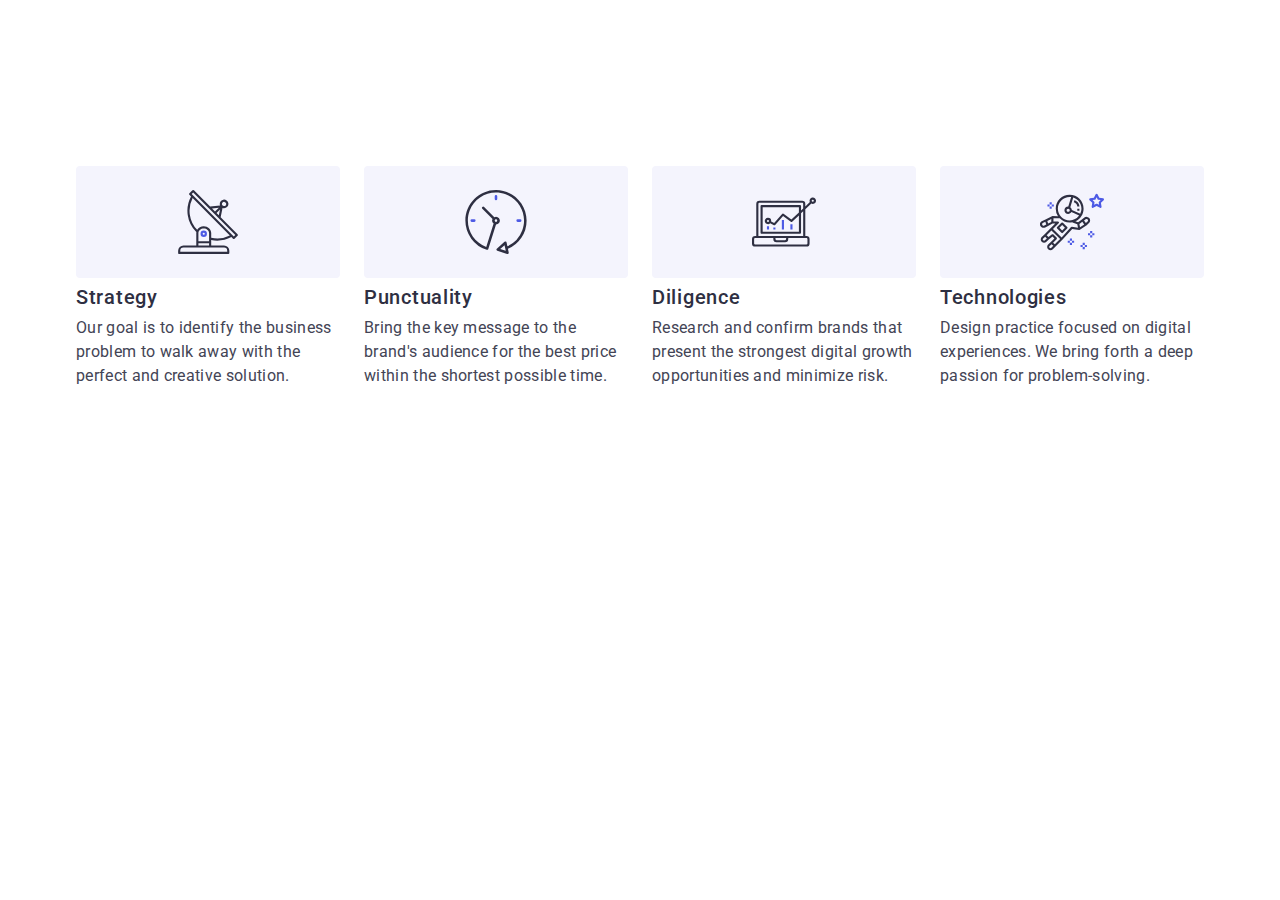
==== index.html @ e96f7b5d "start" ====
<!DOCTYPE html>
<html lang="en">
  <head>
    <meta charset="UTF-8" />
    <meta http-equiv="X-UA-Compatible" content="IE=edge" />
    <meta name="viewport" content="width=device-width, initial-scale=1.0" />
    <link rel="preconnect" href="https://fonts.googleapis.com" />
    <link rel="preconnect" href="https://fonts.gstatic.com" crossorigin />
    <link
      href="https://fonts.googleapis.com/css2?family=Raleway:wght@800&family=Roboto:wght@400;500;700;900&display=swap"
      rel="stylesheet"
    />
    <link
      rel="stylesheet"
      href="https://cdnjs.cloudflare.com/ajax/libs/modern-normalize/2.0.0/modern-normalize.min.css"
      integrity="sha512-4xo8blKMVCiXpTaLzQSLSw3KFOVPWhm/TRtuPVc4WG6kUgjH6J03IBuG7JZPkcWMxJ5huwaBpOpnwYElP/m6wg=="
      crossorigin="anonymous"
      referrerpolicy="no-referrer"
    />
    <link rel="stylesheet" href="./css/styles.css" />
    <title>Document</title>
  </head>
  <body>
    <!--<header class="webstudio-header">
      <div class="header-cntainer container">
        <nav class="header-navigation">
          <a class="header-logo link" href="./index.html"
            >Web<span class="header-web">Studio</span></a
          >
          <ul class="list">
            <li class="list-item">
              <a
                class="list-item-link link studio studio-link"
                href="./index.html"
                >Studio</a
              >
            </li>
            <li class="list-item">
              <a class="list-item-link link" href="./portfolio.html"
                >Portfolio</a
              >
            </li>
            <li class="list-item">
              <a class="list-item-link link" href="">Contacts</a>
            </li>
          </ul>
        </nav>
        <address class="contacts">
          <ul class="adress-list list">
            <li class="header-link">
              <a class="contacts-link link" href="mailto:info@devstudio.com"
                >info@devstudio.com</a
              >
            </li>
            <li class="header-link">
              <a class="contacts-link link" href="tel:+110001111111"
                >+11 (000) 111-11-11</a
              >
            </li>
          </ul>
        </address>
      </div>
    </header>-->
    <main>
      <!--<section class="hero">
        <div class="hero-contanier container">
          <h1 class="hero-tittle">Effective Solutions for Your Business</h1>
          <button class="hero-btn" type="button" data-modal-open>
            Order Service
          </button>
        </div>
      </section>-->

      <section class="benefits section">
        <div class="container">
          <h2 class="visually-hidden">Benefits</h2>
          <ul class="list">
            <li class="benefits-item">
              <div class="benefits-block-item">
                <svg class="benefits-icon" width="64" height="64">
                  <use href="./images/icons.svg#icon-antenna"></use>
                </svg>
              </div>
              <h3 class="benefits-tittle">Strategy</h3>
              <p class="benefits-text">
                Our goal is to identify the business problem to walk away with
                the perfect and creative solution.
              </p>
            </li>
            <li class="benefits-item">
              <div class="benefits-block-item">
                <svg class="benefits-icon" width="64" height="64">
                  <use href="./images/icons.svg#icon-clock"></use>
                </svg>
              </div>
              <h3 class="benefits-tittle">Punctuality</h3>
              <p class="benefits-text">
                Bring the key message to the brand's audience for the best price
                within the shortest possible time.
              </p>
            </li>
            <li class="benefits-item">
              <div class="benefits-block-item">
                <svg class="benefits-icon" width="64" height="64">
                  <use href="./images/icons.svg#icon-diagram"></use>
                </svg>
              </div>
              <h3 class="benefits-tittle">Diligence</h3>
              <p class="benefits-text">
                Research and confirm brands that present the strongest digital
                growth opportunities and minimize risk.
              </p>
            </li>
            <li class="benefits-item">
              <div class="benefits-block-item">
                <svg class="benefits-icon" width="64" height="64">
                  <use href="./images/icons.svg#icon-astronaut"></use>
                </svg>
              </div>
              <h3 class="benefits-tittle">Technologies</h3>
              <p class="benefits-text">
                Design practice focused on digital experiences. We bring forth a
                deep passion for problem-solving.
              </p>
            </li>
          </ul>
        </div>
      </section>

      <section class="what section">
        <div class="container">
          <h2 class="what-tittle">What are we doing</h2>
          <ul class="list">
            <li class="what-item">
              <img src="./images/img_1.jpg" alt="computer" width="360" />
            </li>
            <li class="what-item">
              <img src="./images/img_2.jpg" alt="phone" width="360" />
            </li>
            <li class="what-item">
              <img
                src="./images/img_3.jpg"
                alt="computer with phone"
                width="360"
              />
            </li>
          </ul>
        </div>
      </section>

      <!--<section class="team section">
        <div class="container">
          <h2 class="team-tittle">Our Team</h2>
          <ul class="list">
            <li class="team-list">
              <img
                src="./images/Team_Card_1.jpg"
                alt="Mark Guerrero photo"
                width="264"
              />
              <div class="team-list-text">
                <h3 class="team-subtittle">Mark Guerrero</h3>
                <p class="team-text">Product Designer</p>
                <ul class="list social-list">
                  <li class="team-social">
                    <a href="#" class="team-social-link">
                      <svg class="team-social-icon" width="16" height="16">
                        <use href="./images/icons.svg#icon-instagram"></use>
                      </svg>
                    </a>
                  </li>
                  <li class="team-social">
                    <a href="#" class="team-social-link">
                      <svg class="team-social-icon" width="16" height="16">
                        <use href="./images/icons.svg#icon-twitter"></use>
                      </svg>
                    </a>
                  </li>
                  <li class="team-social">
                    <a href="#" class="team-social-link">
                      <svg class="team-social-icon" width="16" height="16">
                        <use href="./images/icons.svg#icon-facebook"></use>
                      </svg>
                    </a>
                  </li>
                  <li class="team-social">
                    <a href="#" class="team-social-link">
                      <svg class="team-social-icon" width="16" height="16">
                        <use href="./images/icons.svg#icon-linkedin"></use>
                      </svg>
                    </a>
                  </li>
                </ul>
              </div>
            </li>
            <li class="team-list">
              <img
                src="./images/Team_Card_2.jpg"
                alt="Tom Ford photo"
                width="264"
              />
              <div class="team-list-text">
                <h3 class="team-subtittle">Tom Ford</h3>
                <p class="team-text">Frontend Developer</p>
                <ul class="list social-list">
                  <li class="team-social">
                    <a href="#" class="team-social-link">
                      <svg class="team-social-icon" width="16" height="16">
                        <use href="./images/icons.svg#icon-instagram"></use>
                      </svg>
                    </a>
                  </li>
                  <li class="team-social">
                    <a href="#" class="team-social-link">
                      <svg class="team-social-icon" width="16" height="16">
                        <use href="./images/icons.svg#icon-twitter"></use>
                      </svg>
                    </a>
                  </li>
                  <li class="team-social">
                    <a href="#" class="team-social-link">
                      <svg class="team-social-icon" width="16" height="16">
                        <use href="./images/icons.svg#icon-facebook"></use>
                      </svg>
                    </a>
                  </li>
                  <li class="team-social">
                    <a href="#" class="team-social-link">
                      <svg class="team-social-icon" width="16" height="16">
                        <use href="./images/icons.svg#icon-linkedin"></use>
                      </svg>
                    </a>
                  </li>
                </ul>
              </div>
            </li>
            <li class="team-list">
              <img
                src="./images/Team_Card_3.jpg"
                alt="Camila Garcia photo"
                width="264"
              />
              <div class="team-list-text">
                <h3 class="team-subtittle">Camila Garcia</h3>
                <p class="team-text">Marketing</p>
                <ul class="list social-list">
                  <li class="team-social">
                    <a href="#" class="team-social-link">
                      <svg class="team-social-icon" width="16" height="16">
                        <use href="./images/icons.svg#icon-instagram"></use>
                      </svg>
                    </a>
                  </li>
                  <li class="team-social">
                    <a href="#" class="team-social-link">
                      <svg class="team-social-icon" width="16" height="16">
                        <use href="./images/icons.svg#icon-twitter"></use>
                      </svg>
                    </a>
                  </li>
                  <li class="team-social">
                    <a href="#" class="team-social-link">
                      <svg class="team-social-icon" width="16" height="16">
                        <use href="./images/icons.svg#icon-facebook"></use>
                      </svg>
                    </a>
                  </li>
                  <li class="team-social">
                    <a href="#" class="team-social-link">
                      <svg class="team-social-icon" width="16" height="16">
                        <use href="./images/icons.svg#icon-linkedin"></use>
                      </svg>
                    </a>
                  </li>
                </ul>
              </div>
            </li>
            <li class="team-list">
              <img
                src="./images/Team_Card_4.jpg"
                alt="Daniel Wilson photo"
                width="264"
              />
              <div class="team-list-text">
                <h3 class="team-subtittle">Daniel Wilson</h3>
                <p class="team-text">UI Designer</p>
                <ul class="list social-list">
                  <li class="team-social">
                    <a href="#" class="team-social-link">
                      <svg class="team-social-icon" width="16" height="16">
                        <use href="./images/icons.svg#icon-instagram"></use>
                      </svg>
                    </a>
                  </li>
                  <li class="team-social">
                    <a href="#" class="team-social-link">
                      <svg class="team-social-icon" width="16" height="16">
                        <use href="./images/icons.svg#icon-twitter"></use>
                      </svg>
                    </a>
                  </li>
                  <li class="team-social">
                    <a href="#" class="team-social-link">
                      <svg class="team-social-icon" width="16" height="16">
                        <use href="./images/icons.svg#icon-facebook"></use>
                      </svg>
                    </a>
                  </li>
                  <li class="team-social">
                    <a href="#" class="team-social-link">
                      <svg class="team-social-icon" width="16" height="16">
                        <use href="./images/icons.svg#icon-linkedin"></use>
                      </svg>
                    </a>
                  </li>
                </ul>
              </div>
            </li>
          </ul>
        </div>
      </section>-->

      <!--<section class="clients section">
        <div class="container">
          <h2 class="clients-tittle">Customers</h2>
          <ul class="list clients-list">
            <li class="clients-list-items">
              <a href="#" class="client-link">
                <svg class="clients-social-icon" width="104" height="56">
                  <use href="./images/icons.svg#icon-logo1"></use>
                </svg>
              </a>
            </li>
            <li class="clients-list-items">
              <a href="#" class="client-link">
                <svg class="clients-social-icon" width="104" height="56">
                  <use href="./images/icons.svg#icon-logo2"></use>
                </svg>
              </a>
            </li>
            <li class="clients-list-items">
              <a href="#" class="client-link">
                <svg class="clients-social-icon" width="104" height="56">
                  <use href="./images/icons.svg#icon-logo3"></use>
                </svg>
              </a>
            </li>
            <li class="clients-list-items">
              <a href="#" class="client-link">
                <svg class="clients-social-icon" width="104" height="56">
                  <use href="./images/icons.svg#icon-logo4"></use>
                </svg>
              </a>
            </li>
            <li class="clients-list-items">
              <a href="#" class="client-link">
                <svg class="clients-social-icon" width="104" height="56">
                  <use href="./images/icons.svg#icon-logo5"></use>
                </svg>
              </a>
            </li>
            <li class="clients-list-items">
              <a href="#" class="client-link">
                <svg class="clients-social-icon" width="104" height="56">
                  <use href="./images/icons.svg#icon-logo6"></use>
                </svg>
              </a>
            </li>
          </ul>
        </div>
      </section>-->
    </main>

    <!--<footer class="footer">
      <div class="container footer-container">
        <div class="footer-logo">
          <a class="header-logo link logo-link-footer" href="./index.html"
            >Web<span class="header-web">Studio</span></a
          >
          <p class="footer-text">
            Increase the flow of customers and sales for your business with
            digital marketing & growth solutions.
          </p>
        </div>

        <div class="footer-social-block">
          <p class="footer-text-social">Social media</p>
          <ul class="list social-list footer-social">
            <li class="team-social">
              <a href="#" class="footer-social-link">
                <svg class="team-social-icon" width="24" height="24">
                  <use href="./images/icons.svg#icon-instagram"></use>
                </svg>
              </a>
            </li>
            <li class="team-social">
              <a href="#" class="footer-social-link">
                <svg class="team-social-icon" width="24" height="24">
                  <use href="./images/icons.svg#icon-twitter"></use>
                </svg>
              </a>
            </li>
            <li class="team-social">
              <a href="#" class="footer-social-link">
                <svg class="team-social-icon" width="24" height="24">
                  <use href="./images/icons.svg#icon-facebook"></use>
                </svg>
              </a>
            </li>
            <li class="team-social">
              <a href="#" class="footer-social-link">
                <svg class="team-social-icon" width="24" height="24">
                  <use href="./images/icons.svg#icon-linkedin"></use>
                </svg>
              </a>
            </li>
          </ul>
        </div>
        <div class="footer-form-container">
          <p class="footer-form-text">Subscribe</p>
          <form class="footer-form">
            <label class="footer-form-lable">
              <input
                type="email"
                placeholder="E-mail"
                class="footer-form-input"
                name="email"
              />
            </label>
            <button type="submit" class="footer-form-btn">
              Subscribe
              <svg class="footer-form-icon" width="24" height="24">
                <use href="./images/icons.svg#icon-footer-form"></use>
              </svg>
            </button>
          </form>
        </div>
      </div>
    </footer>-->
    <div class="backdrop is-hidden" data-modal>
      <div class="modal">
        <button type="button" class="modal-btn" data-modal-close>
          <svg class="modal-icon" width="8" height="8">
            <use href="./images/icons.svg#icon-close"></use>
          </svg>
        </button>
        <p class="backdrop-text">
          Leave your contacts and we will call you back
        </p>

        <form name="feedback_form">
          <div class="bacdrop-formm">
            <label class="bacdrop-formm-name" for="user-name">Name </label>
            <div class="name-block">
              <input
                class="form-input-name"
                type="text"
                name="user-name"
                id="user-name"
              />
              <svg class="form-name-icon" width="18" height="24">
                <use href="./images/icons.svg#icon-person"></use>
              </svg>
            </div>
          </div>
          <div class="bacdrop-formm">
            <label class="bacdrop-formm-name" for="user-name">Phone </label>
            <div class="name-block">
              <input
                class="form-input-name"
                type="text"
                name="user-phone"
                id="user-phone"
              />
              <svg class="form-name-icon" width="18" height="24">
                <use href="./images/icons.svg#icon-phone"></use>
              </svg>
            </div>
          </div>
          <div class="bacdrop-formm">
            <label class="bacdrop-formm-name" for="user-name">Email </label>
            <div class="name-block">
              <input
                class="form-input-name"
                type="text"
                name="user-email"
                id="user-email"
              />
              <svg class="form-name-icon" width="18" height="24">
                <use href="./images/icons.svg#icon-email"></use>
              </svg>
            </div>
          </div>
          <div class="backdrop-textarea-block">
            <label for="user-comment" class="bacdrop-formm-name">Comment</label>
            <textarea
              name="user-comment"
              rows="5"
              placeholder="Text input"
              id="user-comment"
              class="backdrop-textarea"
            ></textarea>
          </div>
          <div class="backdrop-check">
            <input
              type="checkbox"
              value="true"
              id="user-privacy"
              name="user-privacy"
              class="backdrop-checkbox visually-hidden"
            />
            <label for="user-privacy" class="backdrop-checkbox-label">
              <span class="backdrop-checkbox-icon">
                <svg class="form-check-icon" width="10" height="8">
                  <use href="./images/icons.svg#icon-v"></use>
                </svg>
              </span>
              I accept the terms and conditions of the
              <a href="#" class="backdrop-checkbox-link"
                >Privacy Policy</a
              ></label
            >
          </div>
          <button type="submit" class="feedback_form-btn">Send</button>
        </form>
      </div>
    </div>

    <script src="./js/modal.js"></script>
  </body>
</html>
---- css/styles.css ----
:root{
   --main-background: #FFFFFF;
   --color-logo: #4d5ae5;
   --color-sublogo:  #2e2f42;
   --color-adress: #434455;
   --list-color: #2e2f42;
   --sub-background: #2e2f42;
   --subtittle-color: #2e2f42;
   --footer-text: #FFFFFF;
   --portfolio-btn: #F4F4FD;
   --text-color: #434455;
   --fill: #f4f4fd;
   --client-link: #8e8f99; 
   --hidden-color: #f4f4fd; 
   --form-color: #8e8f99;
   --check-color: #404bbf; 
   --check-link: #4d5ae5;;
}
/*-----------------------------------------*/
*{
	padding: 0;
	margin: 0;
	border: 0;
}
li{
   list-style: none;
}
*,*:before,*:after{
	-moz-box-sizing: border-box;
	-webkit-box-sizing: border-box;
	box-sizing: border-box;
}
input,button,textarea{font-family:inherit;}
input::-ms-clear{display: none;}
button{cursor: pointer;}
button::-moz-focus-inner {padding:0;border:0;}
a, a:visited{text-decoration: none;}
a:hover{text-decoration: none;}
ul li{list-style: none;}
img{
   display: block;
}
/*-------------------------------------------*/
body{
   font-family: "Roboto", sans-serif;
   color: #434455;
   background-color: #FFFFFF;
   background-color: var(--main-background);
}

.section{
   padding-bottom: 120px;
}

.container {
   /*width: 1158px;*/
   width: 100%;
   margin: 0 auto;
   padding: 0 15px 0 15px;
}

.visually-hidden{
   position: absolute;
   width: 1px;
   height: 1px;
   margin: -1px;
   border: 0;
   padding: 0;
   white-space: nowrap;
   clip-path: inset(100%);
   clip: rect(0 0 0 0);
   overflow: hidden;
}
/*--------------HEADER-------------------*/
.webstudio-header{
   border-bottom: 1px solid #e7e9fc;
   box-shadow: 0px 2px 1px rgba(46, 47, 66, 0.08), 0px 1px 1px rgba(46, 47, 66, 0.16), 0px 1px 6px rgba(46, 47, 66, 0.08);
}
.header-navigation {
   display: flex;
   align-items: center;
   
}

.header-cntainer{
   display: flex;
   align-items: center;
   
}

.header-logo {
   font-family: 'Raleway', sans-serif;
   font-style: normal;
   font-weight: 800;
   font-size: 18px;
   line-height: 1.17;
   letter-spacing: 0.03em;
   text-transform: uppercase;
   color: var(--color-logo);
   margin-right: 76px;
}
.header-web{
   color: var(--color-sublogo);
}
.link{
   text-decoration: none;
}
.header-menu {
   font-weight: 500;
   font-size: 16px;
   line-height: 1.5;
   letter-spacing: 0.02em;
   color: #2E2F42;
}
.list{
   list-style: none;
   display: flex;
   gap: 40px;
}
.list-item{
   font-weight: 500;
   font-size: 16px;
   line-height: 1.5;
   letter-spacing: 0.02em; 
}
.list-item-link{
   padding: 24px 0;
   display: block;
   color: #404bbf; 
}
.studio{
   position: relative;
   color: #404bbf; 
}

.studio-link{
   color: #404bbf;
}
.studio::after{
   content: '';
   position: absolute;
   left: 0;
   bottom: -1px;
   width: 48px;
   height: 4px;
   background-color:  #404BBF;
   border-radius: 2px;
}




.list-item a{
   
}
.list-item-link{
   color: var(--list-color);
   transition: color 250ms cubic-bezier(0.4, 0, 0.2, 1);
}

.studio{
   color: #404bbf;
}
.list-item a:hover,
.list-item a:focus{
   color: #404bbf;
}
address{
   font-style: normal;
}
.header-link{
   
}
.contacts{
   margin-left: auto;
}
.contacts-link:hover,
.contacts-link:focus{
   color: #404bbf;
}
.contacts-link{
   font-size: 16px;
   line-height: 1.5;
   letter-spacing: 0.02em;
   color: var(--color-adress);
   transition: color 250ms cubic-bezier(0.4, 0, 0.2, 1);
}

/*------------------HERO-----------------*/
.hero{
   background-image: linear-gradient(to bottom, rgba(46, 47, 66, 0.7), rgba(46, 47, 66, 0.7)), url(../images/hero-bg.jpg);
   background-position: center;
   background-size: cover;
   background-repeat: no-repeat;
   padding: 188px 0;
   max-width: 1440px;
   margin: 0 auto;
}
.hero-contanier{
   
   
}
.hero-tittle {
   font-weight: 700;
font-size: 56px;
line-height: 1.07;
text-align: center;
letter-spacing: 0.02em;
color: #FFFFFF;
max-width: 496px;
text-align: center;
margin: 0 auto;
margin-bottom: 48px;
}
.hero-btn {
   display: block;
   background-color: #4D5AE5;
   font-family: "Roboto", sans-serif;
   font-weight: 500;
font-size: 16px;
line-height: 1.5;
letter-spacing: 0.04em;
color: #FFFFFF;
cursor: pointer;
padding: 16px 32px;
margin: 0 auto;
min-width: 169px;
border-radius: 4px;
transition: background-color 250ms cubic-bezier(0.4, 0, 0.2, 1);
}
.hero-btn:hover,
.hero-btn:focus{
   background-color: #404BBF;
}




/*------------------BENEFITS-----------------*/
.benefits .container{   
}

.list {
}
.benefits .list{
   /*gap: 24px;*/
   gap: 72px;
   flex-wrap: wrap;
  
}
.benefits{
   padding-top: 166px;
   padding-bottom: 96px;
  
}

.benefits-tittle{
   font-size: 36px;
   color: var(--subtittle-color);
font-weight: 700;
line-height: 1.11; /* 40/36 */
letter-spacing: 0.72px;
text-transform: capitalize;
text-align: center;
margin-bottom: 8px; 
}
/*.benefits-tittle{
   font-weight: 500;
font-size: 20px;


}*/
.benefits-item{
   /*width: calc((100% - 72px)/4);*/
   width: 100%;
}

/*.benefits-block-item{
   display: flex;
   align-items: center;
   justify-content: center;
   height: 112px;
   background-color: #f4f4fd; 
   border-radius: 4px;
   margin-bottom: 8px; 
}*/

.benefits-text {
   line-height: 1.5;
   letter-spacing: 0.02em;
   color: var(--text-color);
}

.benefits-icon{
   display: none;
}

/*------------------WHAT-----------------*/
.what{
   display: none;
}
.what-tittle{
   font-size: 36px;
line-height: 1.11;
text-align: center;
letter-spacing: 0.02em;
text-transform: capitalize;
color: var(--subtittle-color);
margin-bottom: 72px;
}
.what .list{
   gap: 24px;
}
.what-item{
   width: calc((100% - 48px)/3);
}
/*------------------TEAM-----------------*/
.team{
   background-color: #F4F4FD;
   padding: 120px 0;
   
}
.team-tittle {
   font-size: 36px;
line-height: 1.11;
text-align: center;
letter-spacing: 0.02em;
text-transform: capitalize;
color: var(--subtittle-color);
margin-bottom: 72px;
}
.team .list{
   gap: 24px;
   
}
.team-list {
   background-color: #FFFFFF;
   width: calc((100% - 72px)/4);   
   box-shadow: 0px 1px 6px rgba(46, 47, 66, 0.08), 0px 1px 1px rgba(46, 47, 66, 0.16), 0px 2px 1px rgba(46, 47, 66, 0.08);
   border-radius: 0px 0px 4px 4px;

}
.team-list-text{
   padding: 32px 0;
}
.team-subtittle {
   font-weight: 500;
font-size: 20px;
line-height: 1.2;
text-align: center;
letter-spacing: 0.02em;
color: var(--subtittle-color);
margin-bottom: 8px;
}
.team-text {
font-size: 16px;
line-height: 1.5;
text-align: center;
letter-spacing: 0.02em;
color: var(--color-adress);
margin-bottom: 8px;
}

.team-social{
   width: 40px;
   height: 40px;
   display: flex;
   justify-content: center;
      
}

.team-social-link:hover,
.team-social-link:focus{
   background-color: #404BBF;
}

.social-list{
   justify-content: center;
}
.team-social-link{
   width: 100%;
   height: 100%;
   background-color: var(--color-logo);
   border-radius: 50%;
   display: flex;
   align-items: center;
   justify-content: center;
   align-items: center;
   transition: background-color 250ms cubic-bezier(0.4, 0, 0.2, 1);   
}
.team-social-icon{
   fill: var(--fill);
}
/*-----------------CLIENTS------------------*/
.clients {
   padding-top: 120px;
   padding-bottom: 120px;
}

.clients-tittle{
   text-align: center;
   font-size: 36px;
   line-height: 1.11;
   color:  var(--subtittle-color);
   margin-bottom: 72px;/* 40/36 */
}

.clients-list-items{
width: calc((100% - 120px) / 6);
height: 88px;
}

.client-link{
   width: 100%;
   height: 100%;
   border: 1px solid #8e8f99;
   border-radius: 4px;
   display: flex;
   align-items: center;
   justify-content: center;
   color: var(--client-link);
   transition: border-color 250ms cubic-bezier(0.4, 0, 0.2, 1), color 250ms cubic-bezier(0.4, 0, 0.2, 1);   
}




.clients-list {
 gap: 24px;
}
.clients-block {
   border: 1px solid #8E8F99;
   border-radius: 4px;
   display: flex;
   align-items: center;
   justify-content: center;
   height: 88px;
}
.clients-social-icon{
   fill: #8e8f99;
   transition: fill 250ms cubic-bezier(0.4, 0, 0.2, 1);
}



.client-link:hover .clients-social-icon,
.client-link:focus .clients-social-icon {
  fill: #404bbf;
}

/*------------------FOOTER-----------------*/
.footer {
   background-color: var(--sub-background);
   padding: 100px 0;
}
.footer-container{
   display: flex;
   align-items: baseline;

}

.logo-link-footer{
   display: block;
   margin-bottom: 16px;
}

.footer-logo{
   margin-right: 120px;
}

.footer-container a{
   margin-bottom: 16px;

}
.footer-container p{
   max-width: 264px;
}
.footer span{
   color: #f4f4fd;
}
.footer-text {
   
   font-size: 16px;  
   line-height: 1.5;
   letter-spacing: 0.02em;
   color: var(--footer-text);
} 


.footer-social-link{
   display: flex;
   width: 100%;
   height: 100%;
   background-color: var(--color-logo);
   border-radius: 50%;
   color: var(--hidden-color);
   justify-content: center;
   align-items: center;
   transition: background-color 250ms cubic-bezier(0.4, 0, 0.2, 1);  
}

.footer-social-link:hover,
.footer-social-link:focus{
   background-color: #31d0aa; 
}



.footer-list{
   gap: 120px;
}
.footer-social{
   gap: 16px;
}

.footer-social-block{
   margin-right: 80px;
}

.footer-text-social{
   font-weight: 500;
   font-size: 16px;  
   line-height: 1.5;
   letter-spacing: 0.02em;
   color: var(--footer-text);
   margin-bottom: 16px;
}

.footer-form-text{
   font-weight: 500;
font-size: 16px;
line-height: 1.5;
letter-spacing: 0.02em;
color: #ffffff; 
margin-bottom: 16px;
}
.footer-form{
   display: flex;
   gap: 24px;
}

.footer-form-input{
   width: 264px;
   height: 40px;
   border: 1px solid #ffffff;
   background-color: transparent; 
   font-size: 12px; 
   line-height: 1.5;
   letter-spacing: 0.04em; 
   padding-left: 16px; 
   filter: drop-shadow(0px 4px 4px rgba(0, 0, 0, 0.15)); 
   border-radius: 4px; 
   color: #ffffff; 
}

.footer-form-input::placeholder{
   color: #ffffff; 
}

.footer-form-btn{
   min-width: 165px;
   height: 40px;
   display: flex;
   align-items: center;
   justify-content: center;
   font-family: "Roboto", sans-serif;
   font-weight: 500;
font-size: 16px;
line-height: 1.5;
align-items: center;
letter-spacing: 0.04em;
color: #ffffff ;
cursor: pointer;
background-color: #4D5AE5;
border: none; 
border-radius: 4px;
}

.footer-form-icon{
   margin-left: 16px; 
}

/*------------------PORTFOLIO-----------------*/
/*------------------CATEGORIES-----------------*/
.categories{
   padding: 96px 0 120px 0;
}
.categories-container{
   
}

.portfolio-link{
   position: relative;
   color: #404bbf; 
}

.portfolio-link::after{
   content: '';
   position: absolute;
   left: 0;
   bottom: -1px;
   width: 66px;
   height: 4px;
   background-color:  #404BBF;
   border-radius: 2px;
}


.categories-item-block{
   position: relative;
   overflow: hidden;
}
/*.categories-item-block:hover .categories-hidden-block{
   transform: translateY(0);
}

.categories-item-block:focus .categories-hidden-block{
   transform: translateY(0);
}*/

/*.categories-hidden-block{
   background-color: #4D5AE5;
   position: absolute;
   top: 0;
   left: 0;
   height: 100%;
   transform: translateY(100%);
   transition: transform 250ms cubic-bezier(0.4, 0, 0.2, 1);
   
}
.categories-hidden-block p{
   line-height: 1.5;
   color: var(--footer-text); 
   padding: 40px 32px 0 32px;
   
}*/

.categories-link{
   transition: box-shadow 250ms cubic-bezier(0.4, 0, 0.2, 1); 
   display: block; 
}

.categories-link:hover,
.categories-link:focus{
   box-shadow: 0px 1px 6px rgba(46, 47, 66, 0.08), 0px 1px 1px rgba(46, 47, 66, 0.16), 0px 2px 1px rgba(46, 47, 66, 0.08);
   transform: translateY(0%);

}

.categories .list{
   flex-wrap: wrap;
   gap: 24px;
   /*column-gap: 24px;
   row-gap: 48px;*/
   justify-content: center;
   margin-bottom: 72px;
}

.portfolio-list{
   display: flex;
   gap: 48px 24px;
   flex-wrap: wrap;
   
}
.categories-item{
   width: calc((100% - 48px)/3);
   transition: box-shadow 250ms cubic-bezier(0.4, 0, 0.2, 1);
}

.categories-item-text{
   padding: 32px 16px;
   border: 1px solid #e7e9fc;
   border-top: none; 
}
.categories-item-text h2{
   margin-bottom: 8px;
   
}
.cat-btn{
   font-family: "Roboto", sans-serif;
font-weight: 500;
font-size: 16px;
line-height: 1.5;
text-align: center;
letter-spacing: 0.04em;
color: var(--color-logo);
background-color: var(--portfolio-btn);
padding: 12px 24px;
border: 1px solid #e7e9fc;
border-radius: 4px;
transition: color 250ms cubic-bezier(0.4, 0, 0.2, 1), background-color 250ms cubic-bezier(0.4, 0, 0.2, 1), border-color 250ms cubic-bezier(0.4, 0, 0.2, 1), box-shadow 250ms cubic-bezier(0.4, 0, 0.2, 1);
}
.cat-btn:hover,
.cat-btn:focus{
   color: #FFFFFF;
   background-color: #404BBF;
   cursor: pointer;
   border: 1px solid transparent;
   box-shadow: 0px 3px 1px rgba(0, 0, 0, 0.1), 0px 2px 1px rgba(0, 0, 0, 0.08), 0px 2px 2px rgba(0, 0, 0, 0.12);
}
.categories-btn{
   font-family: "Roboto", sans-serif;
font-weight: 500;
font-size: 16px;
line-height: 1.5;
text-align: center;
letter-spacing: 0.04em;
color: var(--color-logo);
background-color: var(--portfolio-btn);
}
.portfolio-subtittle{
   font-weight: 500;
font-size: 20px;
line-height: 1.2;
letter-spacing: 0.02em;
color: var(--subtittle-color);
}
.portfolio-text{
font-size: 16px;
line-height: 1.5;
letter-spacing: 0.02em;
color: var(--text-color);
}



.categories-block-item{
   position: relative;
   overflow: hidden;
}

.categories-hidden{
   position: absolute;
   top: 0;
   font-size: 16px;
   line-height: 1.5;
   letter-spacing: 0.02em;
   color: var(--hidden-color); 
   padding: 40px 32px;
   background-color: #4d5ae5; 
   height: 100%;
   width: 100%;
   transform: translateY(100%); 
   transition: transform 250ms cubic-bezier(0.4, 0, 0.2, 1);
   transition: transform 250ms cubic-bezier(0.4, 0, 0.2, 1);
}

.categories-link:hover .categories-hidden,
.categories-link:focus .categories-hidden{
   transform: translateY(0);
}

/*----------------BACKDROP---------------*/
.backdrop{
   position: fixed;
   top: 0;
   left: 0;
   height: 100%;
   width: 100%;
   background-color: rgba(46, 47, 66, 0.4);
   transition: opacity 250ms cubic-bezier(0.4, 0, 0.2, 1), visibility 250ms cubic-bezier(0.4, 0, 0.2, 1); 
   z-index: 999;
   
}

.is-hidden{
   opacity: 0;
   visibility: hidden;
   pointer-events: none; 
}

.modal{
   width: 408px;
   min-height: 584px;
   position: absolute;
   top: 50%;
   left: 50%;
   transform: translate(-50%, -50%);
   background: #fcfcfc; 
   box-shadow: 0px 1px 1px rgba(0, 0, 0, 0.14), 0px 1px 3px rgba(0, 0, 0, 0.12), 0px 2px 1px rgba(0, 0, 0, 0.2); 
   border-radius: 4px; 
   transition: transform 250ms cubic-bezier(0.4, 0, 0.2, 1); 
   padding: 72px 24px 24px 24px;
}

.modal-btn{
   position: absolute; 
   top: 24px;
   right: 24px;
   width: 24px;
   height: 24px;
   border-radius: 50%; 
   display: flex; 
   align-items: center; 
   justify-content: center; 
   background-color: #e7e9fc; 
   border: 1px solid rgba(0, 0, 0, 0.1); 
   padding: 0;
   cursor: pointer;
   transition: background-color 250ms cubic-bezier(0.4, 0, 0.2, 1), border 250ms cubic-bezier(0.4, 0, 0.2, 1);
}

.modal-btn:hover,
.modal-btn:focus{
   background-color: #404bbf; 
   border: none; 
   fill: #ffffff
}

.modal-icon{
   transition: fill 250ms cubic-bezier(0.4, 0, 0.2, 1); 
}

.backdrop-text{
   font-weight: 500;
font-size: 16px;
line-height: 1.5; /* 24/16 */
text-align: center;
letter-spacing: 0.02em;
color: var(--subtittle-color);
margin-bottom: 16px;
}

.bacdrop-formm{
   margin-bottom: 8px;
}

.bacdrop-formm-name{
   font-size: 12px;
   line-height: 1.17;
   letter-spacing: 0.04em;
   color: var(--form-color);
   display: block;
   margin-bottom: 4px;
}

.name-block{
   position: relative;
}

.form-input-name{
   width: 100%;
   height: 40px;
   border: 1px solid rgba(46, 47, 66, 0.4); 
   border-radius: 4px; 
   background-color: transparent;
   padding-left: 38px;
   outline: transparent;
   transition: border-color 250ms cubic-bezier(0.4, 0, 0.2, 1);
}

.form-input-name:focus{
   border-color: #4D5AE5; 
   fill: #4D5AE5; 
}

.form-name-icon{
   position: absolute;
   left: 16px;
   top: 50%;
   transform: translateY(-50%);
   transition: fill 250ms cubic-bezier(0.4, 0, 0.2, 1);
   fill: #2E2F42;
}

.form-input-name:focus + .form-name-icon{
   fill: #4D5AE5; 
}

.backdrop-textarea-block{
   margin-bottom: 16px;
}

.backdrop-textarea{
   width: 100%;
   height: 120px;
   font-size: 12px;
   line-height: 1.17;
   letter-spacing: 0.04em;
   color: rgba(46, 47, 66, 0.4); 
   border: 1px solid rgba(46, 47, 66, 0.4);
   border-radius: 4px; 
   background-color: transparent;
   padding: 8px 16px; 
   outline: transparent; 
   resize: none; 
   transition: border-color 250ms cubic-bezier(0.4, 0, 0.2, 1);

}

.backdrop-textarea:focus{
   border-color: #4D5AE5; 
}

.backdrop-check{
   margin-bottom: 24px;

}

.backdrop-checkbox-label{
   font-size: 12px; 
   line-height: 1.17;
   letter-spacing: 0.04em; 
   color: var(--form-color);
}

.backdrop-checkbox-icon{
   width: 16px;
   height: 16px;
   border: 1px solid rgba(46, 47, 66, 0.4);
   border-radius: 2px; 
   transition: background-color 250ms cubic-bezier(0.4, 0, 0.2, 1), border 250ms cubic-bezier(0.4, 0, 0.2, 1), fill 250ms cubic-bezier(0.4, 0, 0.2, 1);
   display: inline-flex;
   align-items: center;
   justify-content: center;
   fill: transparent;
}

.form-check-icon{

}

.backdrop-checkbox:checked + .backdrop-checkbox-label .backdrop-checkbox-icon{
   background-color: #404bbf; 
   fill: var(--fill);
   border: none;
}

.backdrop-checkbox-link{
   color: var(--check-link);
   text-decoration: underline;
}

.feedback_form-btn{
   display: block;
   min-width: 169px;
   height: 56px;
   font-family: "Roboto", sans-serif;
   font-size: 16px;
   font-weight: 500;
   line-height: 1.5;
   letter-spacing: 0.04em;
   color: #ffffff;
   cursor: pointer;
   background-color: #4D5AE5;
   border: none;
   border-radius: 4px;
   transition: background-color 250ms cubic-bezier(0.4, 0, 0.2, 1); 
   margin: 0 auto;
}


/*-------------MEDIA--------------------*/   
@media screen and (min-width: 428px) {
   .container {
      max-width: 396px;
      
   }
   
}

@media screen and (min-width: 768px) {
   .container {
      max-width: 738px;
      
   }
   .benefits-item{
     
         width: calc((100% - 48px)/2);    
   }
   .benefits .list{
      gap:72px 24px;
   }
   .benefits-tittle{
      text-align: left;
   }
}

@media screen and (min-width: 1158px) {
   .container {
      max-width: 1158px;
      
   }
   .benefits-item{
     
         width: calc((100% - 72px)/4);    
   }
   .benefits .list{
      gap:72px 24px;
   }
   .benefits-tittle{
      font-weight: 500;
      font-size: 20px;
   }
   .benefits-icon{
      display: block;
   }
   .benefits-block-item{
      display: flex;
      align-items: center;
      justify-content: center;
      height: 112px;
      background-color: #f4f4fd; 
      border-radius: 4px;
      margin-bottom: 8px; 
   }
}
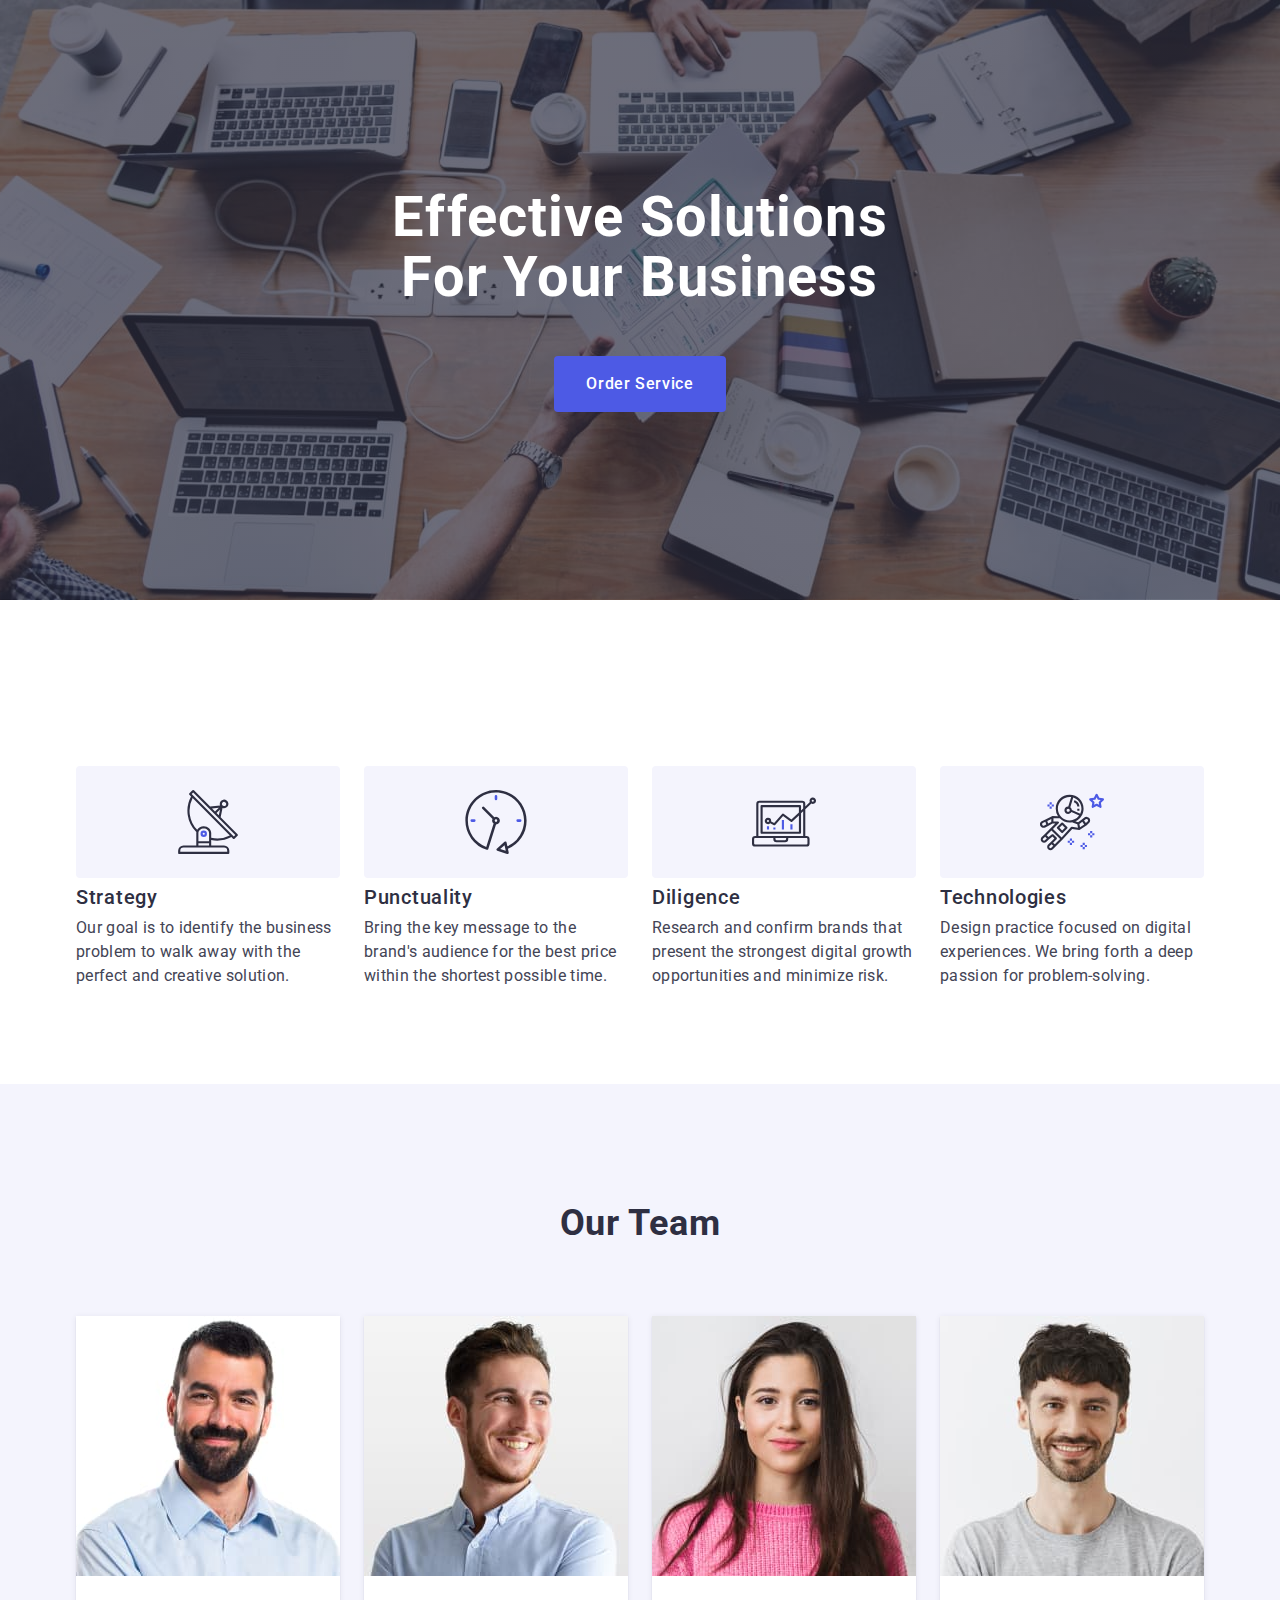
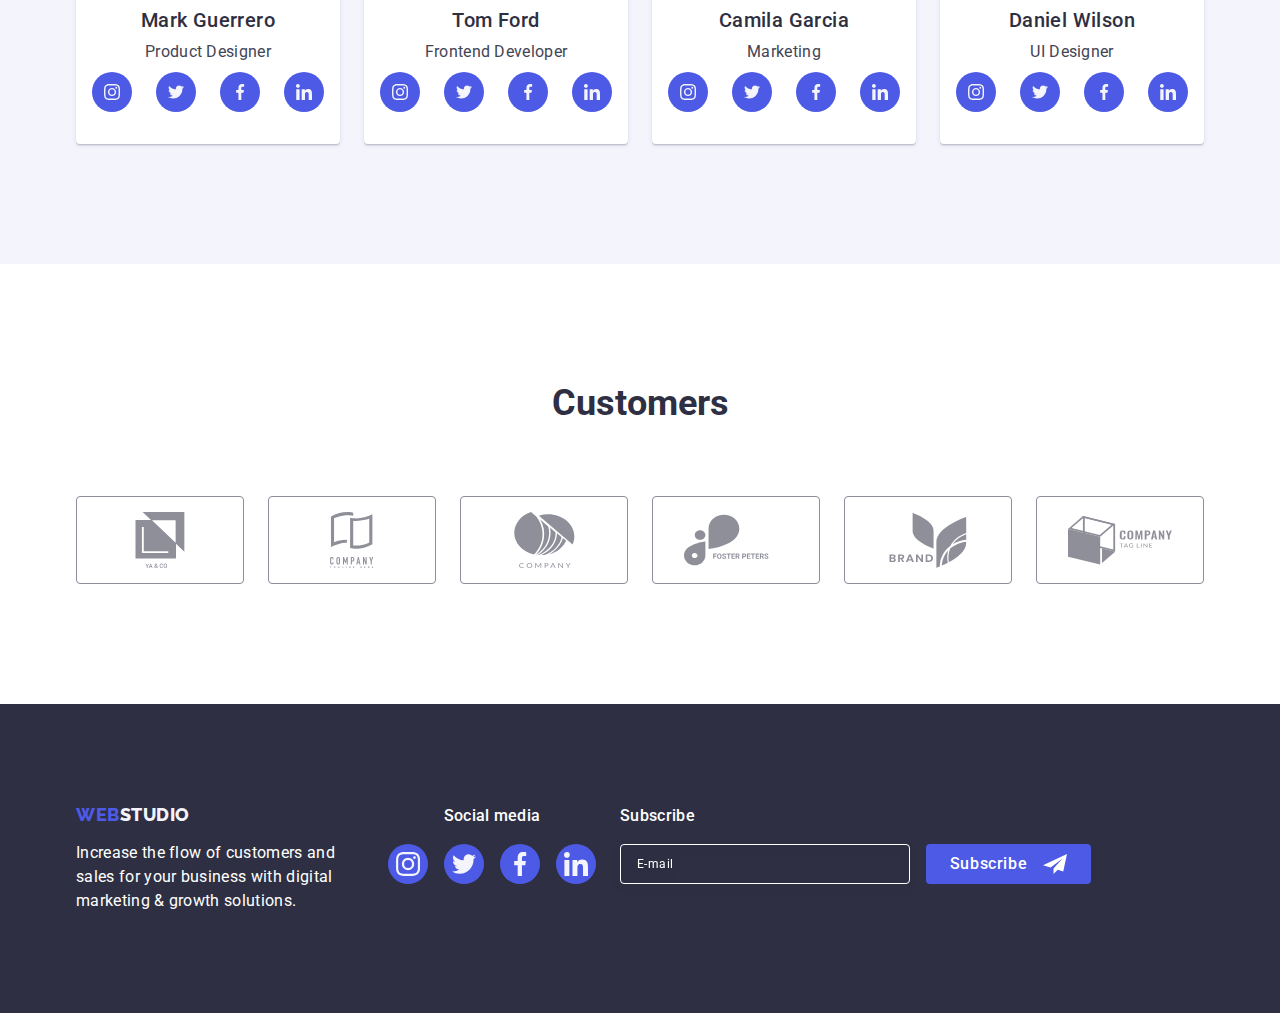
==== commit b721db19: "star" ====
--- a/index.html
+++ b/index.html
@@ -62,14 +62,14 @@
       </div>
     </header>-->
     <main>
-      <!--<section class="hero">
+      <section class="hero">
         <div class="hero-contanier container">
           <h1 class="hero-tittle">Effective Solutions for Your Business</h1>
           <button class="hero-btn" type="button" data-modal-open>
             Order Service
           </button>
         </div>
-      </section>-->
+      </section>
 
       <section class="benefits section">
         <div class="container">
@@ -148,7 +148,7 @@
         </div>
       </section>
 
-      <!--<section class="team section">
+      <section class="team section">
         <div class="container">
           <h2 class="team-tittle">Our Team</h2>
           <ul class="list">
@@ -318,10 +318,10 @@
             </li>
           </ul>
         </div>
-      </section>-->
-
-      <!--<section class="clients section">
-        <div class="container">
+      </section>
+
+      <section class="clients section">
+        <div class="container clients-container">
           <h2 class="clients-tittle">Customers</h2>
           <ul class="list clients-list">
             <li class="clients-list-items">
@@ -368,10 +368,10 @@
             </li>
           </ul>
         </div>
-      </section>-->
+      </section>
     </main>
 
-    <!--<footer class="footer">
+    <footer class="footer">
       <div class="container footer-container">
         <div class="footer-logo">
           <a class="header-logo link logo-link-footer" href="./index.html"
@@ -436,7 +436,7 @@
           </form>
         </div>
       </div>
-    </footer>-->
+    </footer>
     <div class="backdrop is-hidden" data-modal>
       <div class="modal">
         <button type="button" class="modal-btn" data-modal-close>
--- a/css/styles.css
+++ b/css/styles.css
@@ -56,7 +56,7 @@
    /*width: 1158px;*/
    width: 100%;
    margin: 0 auto;
-   padding: 0 15px 0 15px;
+   padding: 0 ;
 }
 
 .visually-hidden{
@@ -188,29 +188,35 @@
 
 /*------------------HERO-----------------*/
 .hero{
-   background-image: linear-gradient(to bottom, rgba(46, 47, 66, 0.7), rgba(46, 47, 66, 0.7)), url(../images/hero-bg.jpg);
+   background-image: linear-gradient(to bottom, rgba(46, 47, 66, 0.7), rgba(46, 47, 66, 0.7)), url(../images/hero-bg-mob.jpg);
    background-position: center;
    background-size: cover;
    background-repeat: no-repeat;
-   padding: 188px 0;
-   max-width: 1440px;
+   /*padding: 188px 0;*/
+   padding: 112px 0;
+   /*max-width: 1440px;*/
    margin: 0 auto;
 }
 .hero-contanier{
-   
+   padding: 0;
    
 }
 .hero-tittle {
    font-weight: 700;
-font-size: 56px;
+/*font-size: 56px;
 line-height: 1.07;
 text-align: center;
-letter-spacing: 0.02em;
+letter-spacing: 0.02em;*/
+font-size: 36px;
+line-height: 1.11; /* 40/36 */
+letter-spacing: 0.72px;
+text-transform: capitalize;
 color: #FFFFFF;
 max-width: 496px;
 text-align: center;
 margin: 0 auto;
-margin-bottom: 48px;
+margin-bottom: 72px;
+
 }
 .hero-btn {
    display: block;
@@ -246,6 +252,8 @@
    /*gap: 24px;*/
    gap: 72px;
    flex-wrap: wrap;
+   justify-content: center;
+
   
 }
 .benefits{
@@ -317,7 +325,8 @@
 /*------------------TEAM-----------------*/
 .team{
    background-color: #F4F4FD;
-   padding: 120px 0;
+   /*padding: 120px 0;*/
+   padding-top: 96px;
    
 }
 .team-tittle {
@@ -330,15 +339,17 @@
 margin-bottom: 72px;
 }
 .team .list{
-   gap: 24px;
-   
+   gap:72px 24px;
+   flex-wrap: wrap;
+   justify-content: center;   
 }
 .team-list {
    background-color: #FFFFFF;
-   width: calc((100% - 72px)/4);   
+   /*width: calc((100% - 72px)/4);   */
+   width: 264px;
    box-shadow: 0px 1px 6px rgba(46, 47, 66, 0.08), 0px 1px 1px rgba(46, 47, 66, 0.16), 0px 2px 1px rgba(46, 47, 66, 0.08);
    border-radius: 0px 0px 4px 4px;
-
+   
 }
 .team-list-text{
    padding: 32px 0;
@@ -406,7 +417,9 @@
 }
 
 .clients-list-items{
-width: calc((100% - 120px) / 6);
+/*width: calc((100% - 120px) / 6);*/
+width: calc((100% - 48px) / 3);
+width: 100%;
 height: 88px;
 }
 
@@ -426,7 +439,8 @@
 
 
 .clients-list {
- gap: 24px;
+ gap:72px 16px;
+ flex-wrap: wrap;
 }
 .clients-block {
    border: 1px solid #8E8F99;
@@ -455,17 +469,22 @@
 }
 .footer-container{
    display: flex;
-   align-items: baseline;
+   /*align-items: baseline;*/
+   flex-wrap: wrap;
+   gap: 72px;
+   justify-content: center;
 
 }
 
 .logo-link-footer{
    display: block;
-   margin-bottom: 16px;
+   margin-bottom: 17.5px;
+   text-align: center;
+   margin: 0 auto;
 }
 
 .footer-logo{
-   margin-right: 120px;
+   /*margin-right: 120px;*/ 
 }
 
 .footer-container a{
@@ -473,7 +492,7 @@
 
 }
 .footer-container p{
-   max-width: 264px;
+   /*max-width: 264px;*/
 }
 .footer span{
    color: #f4f4fd;
@@ -484,6 +503,7 @@
    line-height: 1.5;
    letter-spacing: 0.02em;
    color: var(--footer-text);
+   text-align: center;
 } 
 
 
@@ -514,7 +534,7 @@
 }
 
 .footer-social-block{
-   margin-right: 80px;
+   /*margin-right: 80px;*/
 }
 
 .footer-text-social{
@@ -524,6 +544,8 @@
    letter-spacing: 0.02em;
    color: var(--footer-text);
    margin-bottom: 16px;
+   text-align: center;
+   
 }
 
 .footer-form-text{
@@ -533,14 +555,19 @@
 letter-spacing: 0.02em;
 color: #ffffff; 
 margin-bottom: 16px;
+text-align: center;
 }
 .footer-form{
    display: flex;
-   gap: 24px;
+   /*gap: 24px;*/
+   gap: 16px;
+   flex-wrap: wrap;
+   justify-content: center;
 }
 
 .footer-form-input{
-   width: 264px;
+   /*width: 264px;*/
+   width: 290px;
    height: 40px;
    border: 1px solid #ffffff;
    background-color: transparent; 
@@ -565,6 +592,7 @@
    justify-content: center;
    font-family: "Roboto", sans-serif;
    font-weight: 500;
+   margin: 0 auto;
 font-size: 16px;
 line-height: 1.5;
 align-items: center;
@@ -954,15 +982,22 @@
 @media screen and (min-width: 428px) {
    .container {
       max-width: 396px;
+      padding: 0 15px 0 15px;
       
+   }
+   .clients-list-items{
+      width: calc((100% - 16px) / 2);
    }
    
 }
 
 @media screen and (min-width: 768px) {
    .container {
-      max-width: 738px;
+      max-width: 768px;
       
+   }
+   .hero{
+      background-image: linear-gradient(to bottom, rgba(46, 47, 66, 0.7), rgba(46, 47, 66, 0.7)), url(../images/hero-bg-tab.jpg);
    }
    .benefits-item{
      
@@ -974,6 +1009,42 @@
    .benefits-tittle{
       text-align: left;
    }
+   .team .list{
+      gap: 64px 24px; 
+   }
+   .team-list{
+      /*width: calc((100% - 24px) / 2);*/
+      
+   }
+   .clients-container{
+      max-width: 552px;
+   }
+   .clients-list-items{
+      width: calc((100% - 72px) / 3);
+   }
+   .clients-list{
+      gap: 24px;
+   }
+   .footer-container{
+      justify-content: start;
+      gap: 0;
+      max-width: 552px;
+      gap: 72px 24px;
+   }
+      .footer-logo{
+         max-width: 264px;
+      }
+      .footer-form-text{
+         text-align: left;
+      }
+   .logo-link-footer{
+      text-align: left;
+   }
+   .footer-text{
+      text-align: left;
+   }
+   .footer-logo{
+      margin-right: 24px;}
 }
 
 @media screen and (min-width: 1158px) {
@@ -981,8 +1052,19 @@
       max-width: 1158px;
       
    }
+   .hero{
+      max-width: 1440px;
+      padding: 188px 0;
+      background-image: linear-gradient(to bottom, rgba(46, 47, 66, 0.7), rgba(46, 47, 66, 0.7)), url(../images/hero-bg.jpg);
+   }
+   .hero-tittle{
+      font-size: 56px;
+      line-height: 1.07;
+      text-align: center;
+      letter-spacing: 0.02em;
+      margin-bottom: 48px;
+   }
    .benefits-item{
-     
          width: calc((100% - 72px)/4);    
    }
    .benefits .list{
@@ -1004,4 +1086,16 @@
       border-radius: 4px;
       margin-bottom: 8px; 
    }
-}
+   .team .list{
+      gap: 24px;   
+   }
+   .team-list{
+      width: calc((100% - 72px)/4);
+   }
+   .team{
+      padding: 120px 0;
+   }
+   .clients-list-items{
+      width: calc((100% - 120px) / 6);
+   }
+}
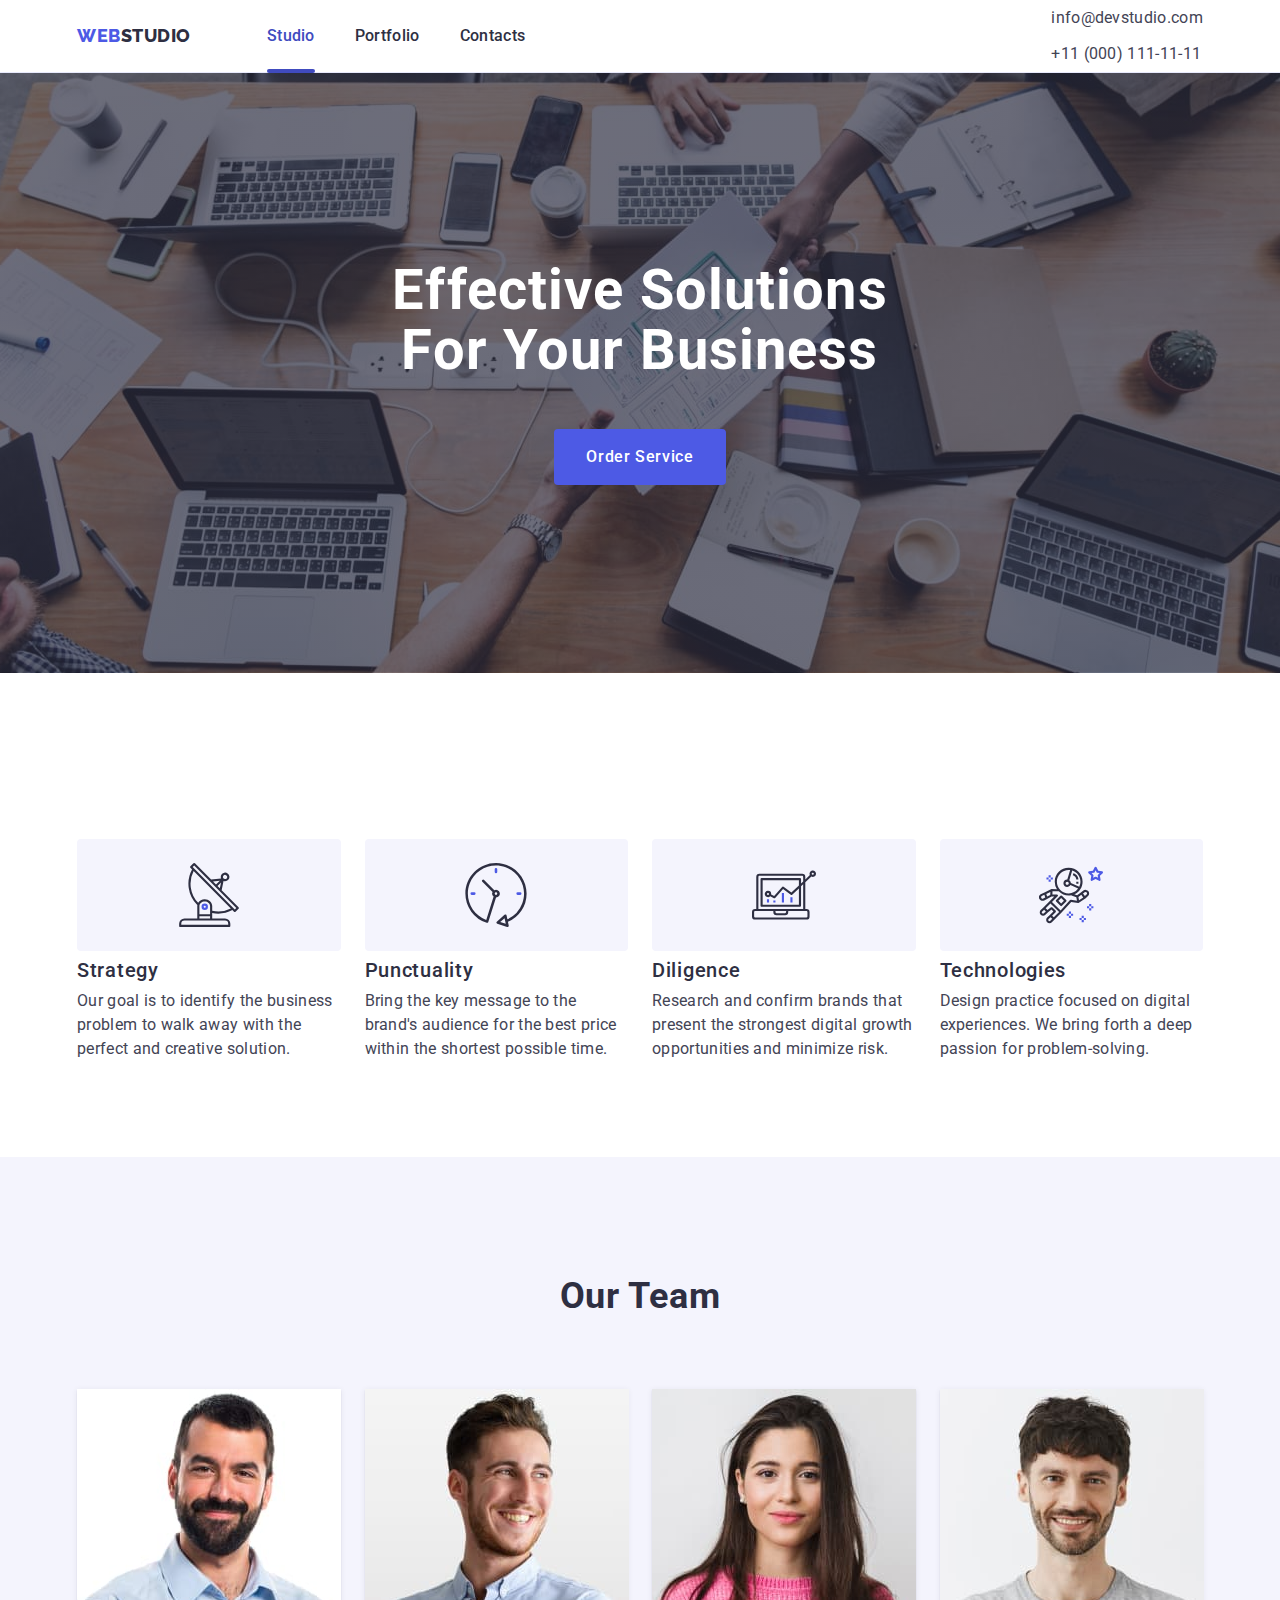
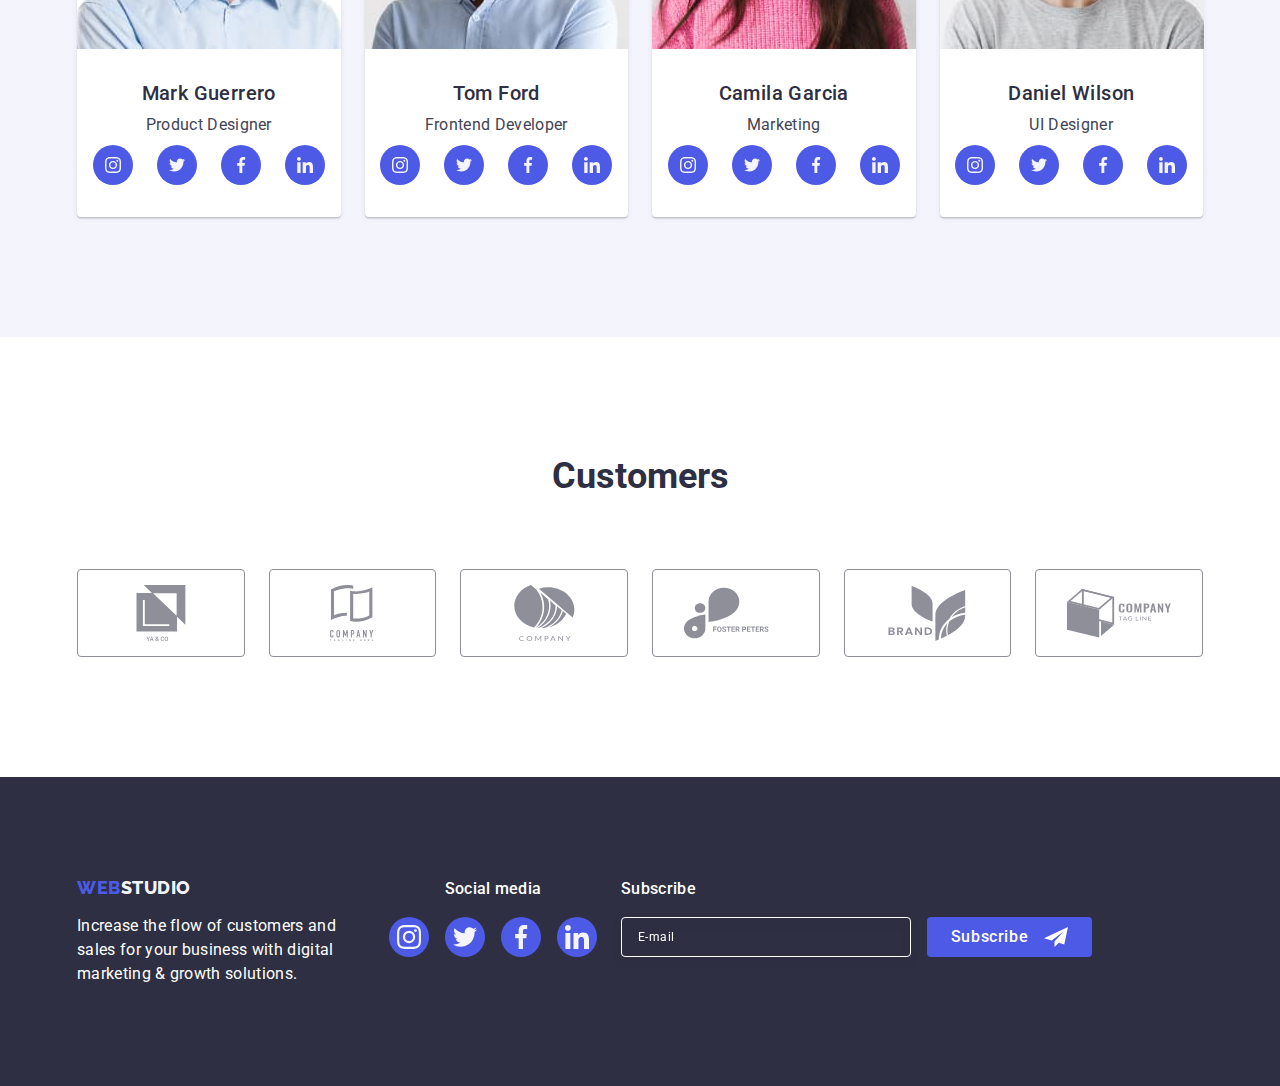
==== commit 6fbe5b60: "start" ====
--- a/index.html
+++ b/index.html
@@ -21,29 +21,31 @@
     <title>Document</title>
   </head>
   <body>
-    <!--<header class="webstudio-header">
+    <header class="webstudio-header">
       <div class="header-cntainer container">
         <nav class="header-navigation">
           <a class="header-logo link" href="./index.html"
             >Web<span class="header-web">Studio</span></a
           >
-          <ul class="list">
-            <li class="list-item">
-              <a
-                class="list-item-link link studio studio-link"
-                href="./index.html"
-                >Studio</a
-              >
-            </li>
-            <li class="list-item">
-              <a class="list-item-link link" href="./portfolio.html"
-                >Portfolio</a
-              >
-            </li>
-            <li class="list-item">
-              <a class="list-item-link link" href="">Contacts</a>
-            </li>
-          </ul>
+          <div class="header-menu-list">
+            <ul class="list ">
+              <li class="list-item">
+                <a
+                  class="list-item-link link studio studio-link"
+                  href="./index.html"
+                  >Studio</a
+                >
+              </li>
+              <li class="list-item">
+                <a class="list-item-link link" href="./portfolio.html"
+                  >Portfolio</a
+                >
+              </li>
+              <li class="list-item">
+                <a class="list-item-link link" href="">Contacts</a>
+              </li>
+            </ul>
+          </div>
         </nav>
         <address class="contacts">
           <ul class="adress-list list">
@@ -58,9 +60,16 @@
               >
             </li>
           </ul>
+          
+          <button type="submit" class="menu-btn">
+            <svg class="menu-icon" width="32" height="32">
+              <use href="./images/icons.svg#icon-charm_menu-hamburger"></use>
+            </svg>
+          </button>
         </address>
       </div>
-    </header>-->
+    </header>
+    
     <main>
       <section class="hero">
         <div class="hero-contanier container">
--- a/css/styles.css
+++ b/css/styles.css
@@ -56,7 +56,7 @@
    /*width: 1158px;*/
    width: 100%;
    margin: 0 auto;
-   padding: 0 ;
+   padding: 0;
 }
 
 .visually-hidden{
@@ -85,6 +85,7 @@
 .header-cntainer{
    display: flex;
    align-items: center;
+   padding: 24px 0;
    
 }
 
@@ -112,6 +113,9 @@
    letter-spacing: 0.02em;
    color: #2E2F42;
 }
+.header-menu-list{
+   display: none;
+}
 .list{
    list-style: none;
    display: flex;
@@ -165,8 +169,11 @@
 .list-item a:focus{
    color: #404bbf;
 }
-address{
+
+
+.adress-list{
    font-style: normal;
+   display: none;
 }
 .header-link{
    
@@ -184,6 +191,23 @@
    letter-spacing: 0.02em;
    color: var(--color-adress);
    transition: color 250ms cubic-bezier(0.4, 0, 0.2, 1);
+}
+
+.menu-btn{
+   display: block;
+   min-width: 32px;
+   height: 32px;
+}
+
+/*.menu-btn span{
+   display: block;
+   width: 32px;
+   height: 4px;
+   background-color: #434455;
+   border-radius: 2px;
+}*/
+.menu-icon{
+   stroke: #2E2F42;
 }
 
 /*------------------HERO-----------------*/
@@ -408,6 +432,7 @@
    padding-bottom: 120px;
 }
 
+
 .clients-tittle{
    text-align: center;
    font-size: 36px;
@@ -418,8 +443,8 @@
 
 .clients-list-items{
 /*width: calc((100% - 120px) / 6);*/
-width: calc((100% - 48px) / 3);
-width: 100%;
+width: calc((100% - 16px) / 2);
+/*width: 100%;*/
 height: 88px;
 }
 
@@ -982,8 +1007,17 @@
 @media screen and (min-width: 428px) {
    .container {
       max-width: 396px;
-      padding: 0 15px 0 15px;
-      
+      padding: 0 16px 0 16px;      
+   }
+   .header-cntainer{
+      padding: 24px 16px;
+   }
+   @media (min-device-pixel-ratio: 2),
+   (min-resolution: 192dpi),
+   (min-resolution: 2dppx){
+      .hero{
+         background-image: linear-gradient(to bottom, rgba(46, 47, 66, 0.7), rgba(46, 47, 66, 0.7)), url(../images/2-x/hero-bg-mob-2x.jpg);
+      }
    }
    .clients-list-items{
       width: calc((100% - 16px) / 2);
@@ -993,11 +1027,35 @@
 
 @media screen and (min-width: 768px) {
    .container {
-      max-width: 768px;
-      
+      max-width: 768px;      
+   }
+   .header-menu-list{
+      display: block;
+   }
+   .adress-list{
+      font-style: normal;
+      display: flex;
+   }
+   .adress-list{
+      flex-direction: column;
+      gap: 12px;
+   }
+   .header-cntainer{
+      padding: 0 16px;
+   }
+
+   .menu-btn{
+      display: none;
    }
    .hero{
       background-image: linear-gradient(to bottom, rgba(46, 47, 66, 0.7), rgba(46, 47, 66, 0.7)), url(../images/hero-bg-tab.jpg);
+   }
+   @media (min-device-pixel-ratio: 2),
+   (min-resolution: 192dpi),
+   (min-resolution: 2dppx){
+      .hero{
+         background-image: linear-gradient(to bottom, rgba(46, 47, 66, 0.7), rgba(46, 47, 66, 0.7)), url(../images/2-x/hero-bg-tab-2x.jpg);
+      }
    }
    .benefits-item{
      
@@ -1057,6 +1115,13 @@
       padding: 188px 0;
       background-image: linear-gradient(to bottom, rgba(46, 47, 66, 0.7), rgba(46, 47, 66, 0.7)), url(../images/hero-bg.jpg);
    }
+   @media (min-device-pixel-ratio: 2),
+   (min-resolution: 192dpi),
+   (min-resolution: 2dppx){
+      .hero{
+         background-image: linear-gradient(to bottom, rgba(46, 47, 66, 0.7), rgba(46, 47, 66, 0.7)), url(../images/2-x/hero-bg-2x.jpg);
+      }
+   }
    .hero-tittle{
       font-size: 56px;
       line-height: 1.07;
@@ -1099,3 +1164,7 @@
       width: calc((100% - 120px) / 6);
    }
 }
+
+/*.container{
+   padding: 0 16px;
+}*/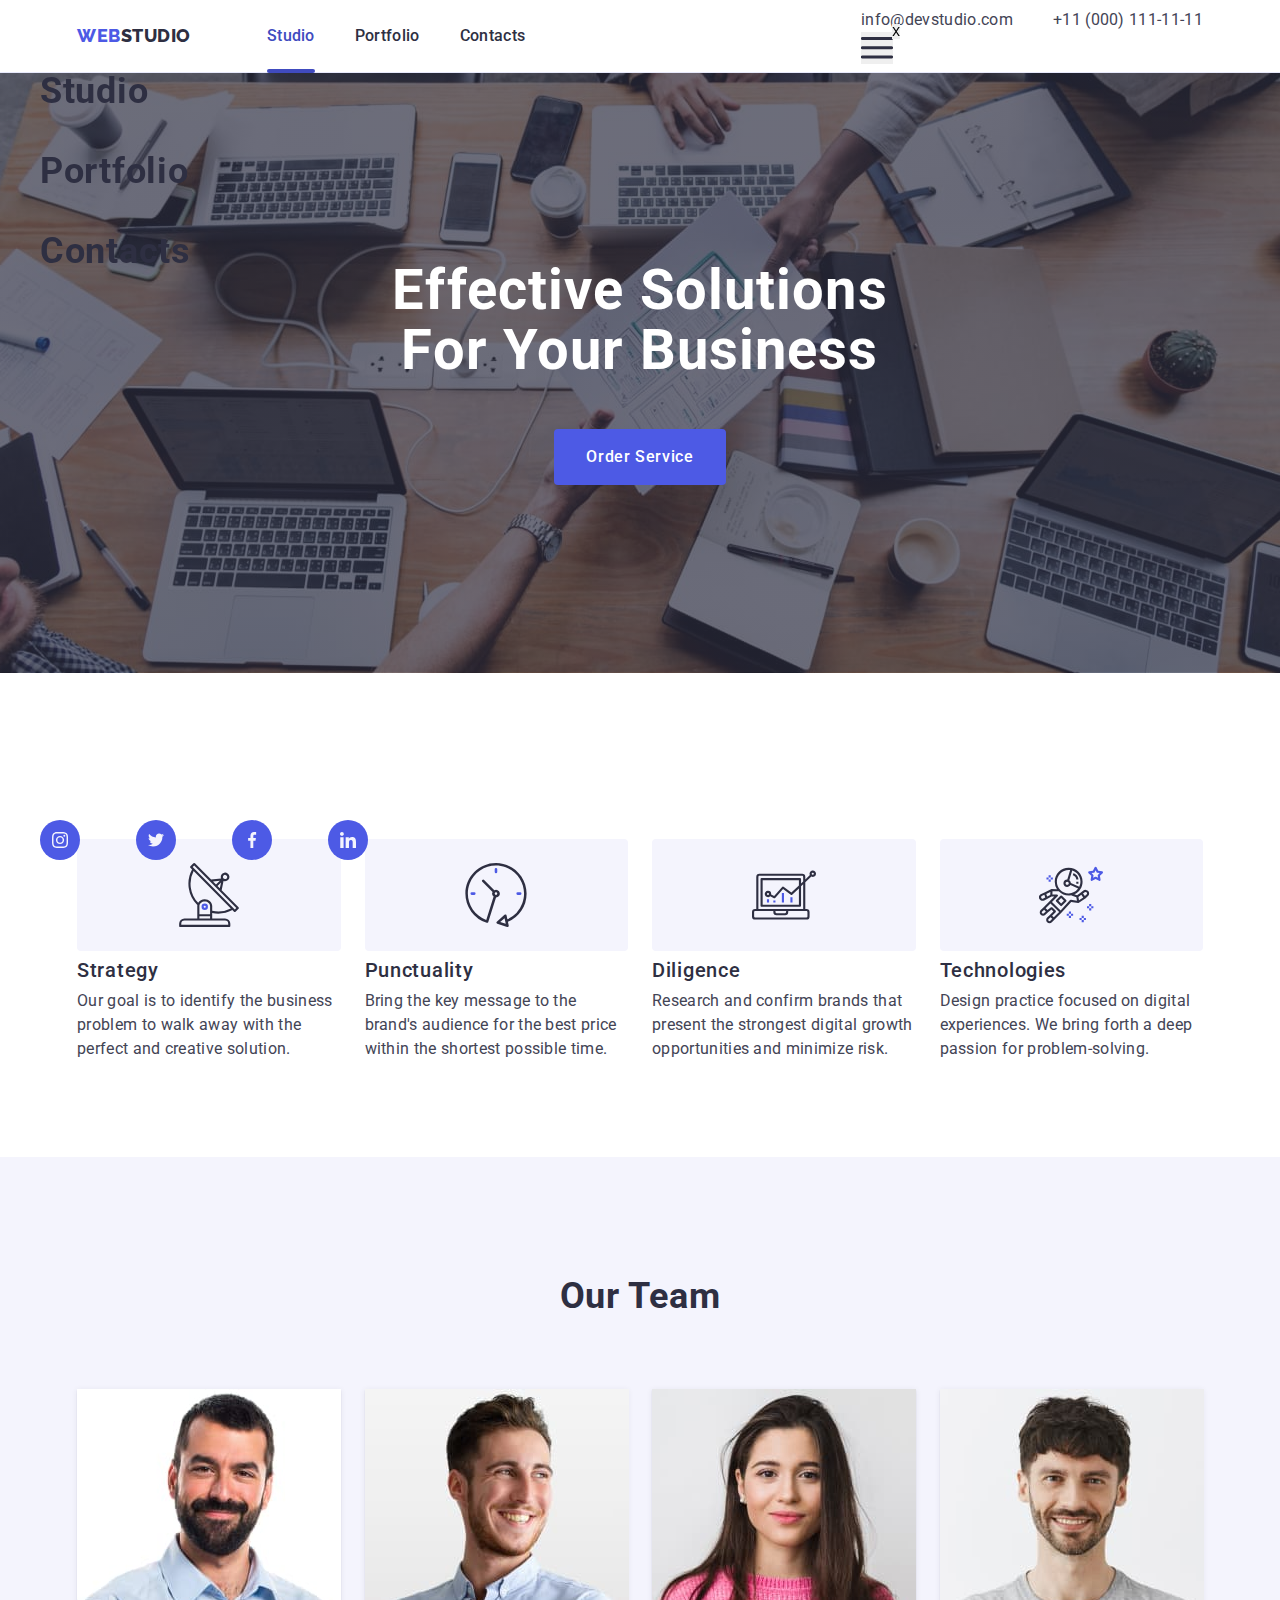
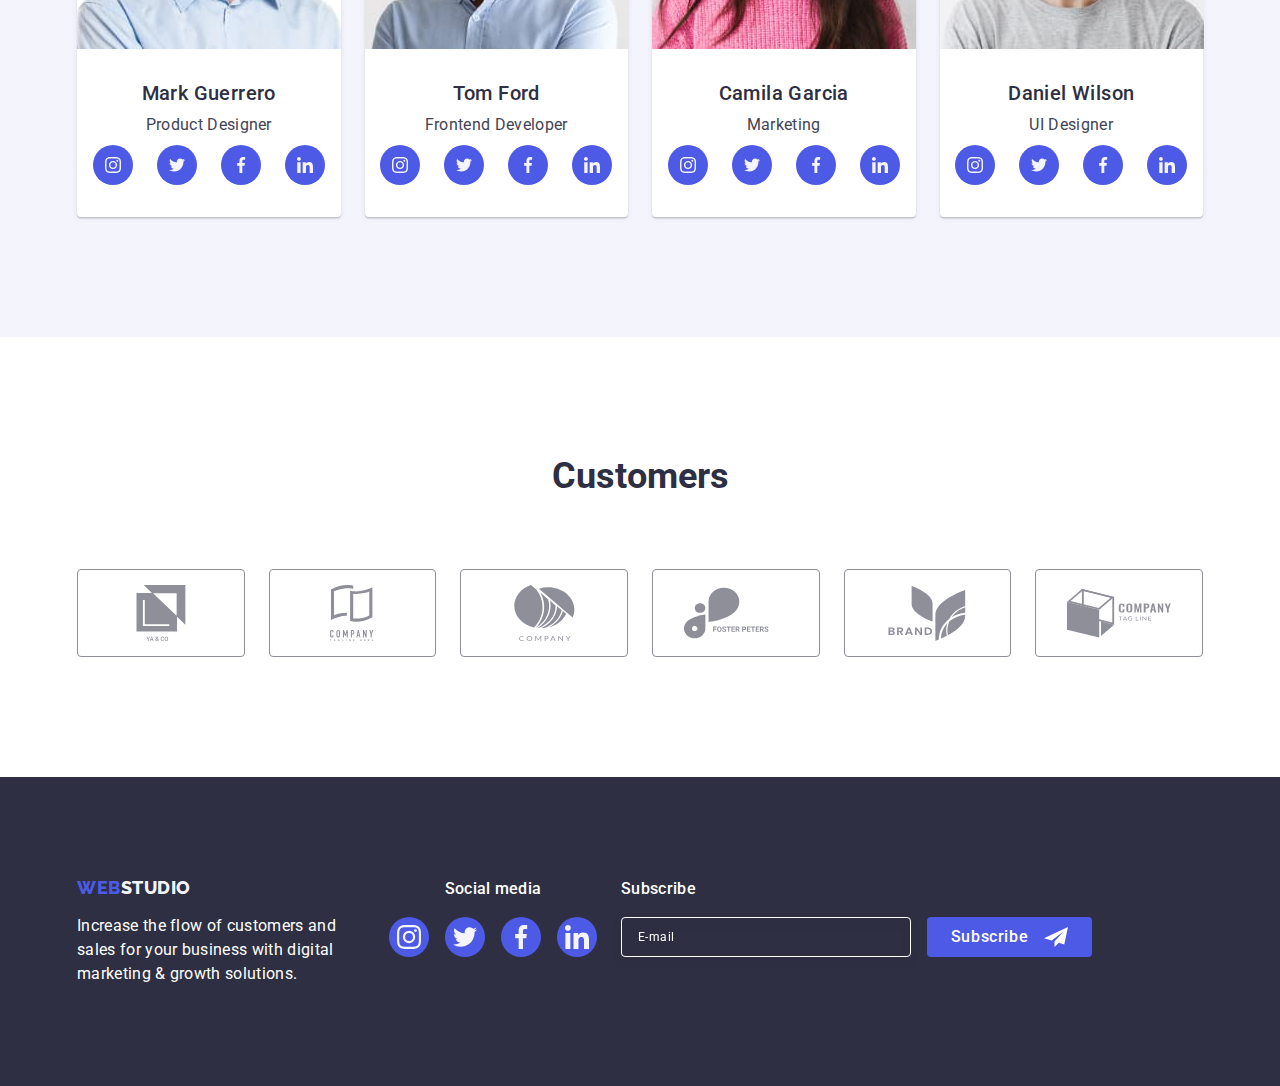
==== commit bfaf2b3a: "start" ====
--- a/index.html
+++ b/index.html
@@ -61,12 +61,72 @@
             </li>
           </ul>
           
-          <button type="submit" class="menu-btn">
+          <button type="submit" class="menu-open-btn">
             <svg class="menu-icon" width="32" height="32">
               <use href="./images/icons.svg#icon-charm_menu-hamburger"></use>
             </svg>
           </button>
         </address>
+      </div>
+      <div class="mob-menu">
+        
+       <div>
+          <button type="submit" class="menu-close-btn">
+            <!--<svg class="menu-icon" width="32" height="32">
+              <use href="./images/icons.svg#icon-charm_menu-hamburger"></use>
+            </svg>
+          -->
+          X
+          </button>
+          
+          <ul class="mob-list">
+            <li class="mob-list-item">
+              <a
+                class="mob-list-item-link"
+                href="./index.html"
+                >Studio</a
+              >
+            </li>
+            <li class="mob-list-item">
+              <a class="mob-list-item-link link" href="./portfolio.html"
+                >Portfolio</a
+              >
+            </li>
+            <li class="mob-list-item">
+              <a class="mob-list-item-link link" href="">Contacts</a>
+            </li>
+            </ul>
+       </div>
+          <ul class="list mob-list">
+            <li class="mob-social">
+              <a href="#" class="mob-social-link">
+                <svg class="mob-social-icon" width="16" height="16">
+                  <use href="./images/icons.svg#icon-instagram"></use>
+                </svg>
+              </a>
+            </li>
+            <li class="mob-social">
+              <a href="#" class="mob-social-link">
+                <svg class="mob-social-icon" width="16" height="16">
+                  <use href="./images/icons.svg#icon-twitter"></use>
+                </svg>
+              </a>
+            </li>
+            <li class="mob-social">
+              <a href="#" class="mob-social-link">
+                <svg class="mob-social-icon" width="16" height="16">
+                  <use href="./images/icons.svg#icon-facebook"></use>
+                </svg>
+              </a>
+            </li>
+            <li class="mob-social">
+              <a href="#" class="mob-social-link">
+                <svg class="mob-social-icon" width="16" height="16">
+                  <use href="./images/icons.svg#icon-linkedin"></use>
+                </svg>
+              </a>
+            </li>
+          </ul>
       </div>
     </header>
     
--- a/css/styles.css
+++ b/css/styles.css
@@ -193,7 +193,7 @@
    transition: color 250ms cubic-bezier(0.4, 0, 0.2, 1);
 }
 
-.menu-btn{
+.menu-open-btn{
    display: block;
    min-width: 32px;
    height: 32px;
@@ -208,6 +208,84 @@
 }*/
 .menu-icon{
    stroke: #2E2F42;
+}
+
+
+.mob-menu {
+   position: fixed;
+   width: 100vh;
+   height: 100vh;
+   top: 0;
+   z-index: 8;
+   padding-top: 24px;
+   padding-bottom: 40px;
+   display: flex;
+   flex-direction: column;
+   justify-content: space-between;
+}
+.menu-close-btn {
+   display: block;
+   margin-left: auto;
+   margin-bottom: 32px;
+}
+.menu-icon {
+}
+.mob-list {
+   padding-left: 40px;
+   gap: 56px;
+}
+.mob-list-item {
+   font-size: 36px;
+font-weight: 700;
+line-height: 40px;
+letter-spacing: 0.72px;
+text-transform: capitalize;
+}
+.mob-list-item:not(:last-child){
+   margin-bottom: 40px;
+}
+
+.mob-list-item-link {
+   color: var(--list-color);
+   transition: color 250ms cubic-bezier(0.4, 0, 0.2, 1);
+}
+.mob-list-item-link:hover,
+.mob-list-item-link:focus{
+   color: var(--check-color);
+}
+
+.link {
+}
+.studio {
+}
+.studio-link {
+}
+
+.mob-list {
+}
+.mob-social {
+   width: 40px;
+   height: 40px;
+   display: flex;
+   /*justify-content: center;*/
+}
+.mob-social-link {
+   width: 100%;
+   height: 100%;
+   background-color: var(--color-logo);
+   border-radius: 50%;
+   display: flex;
+   align-items: center;
+   justify-content: center;
+   align-items: center;
+   transition: background-color 250ms cubic-bezier(0.4, 0, 0.2, 1);
+}
+.mob-social-icon {
+}
+
+.mob-social-link:hover,
+.mob-social-link:focus{
+   background-color: #404BBF;
 }
 
 /*------------------HERO-----------------*/
@@ -1110,6 +1188,11 @@
       max-width: 1158px;
       
    }
+
+   .adress-list{
+      flex-direction: row;
+      gap: 40px;
+   }
    .hero{
       max-width: 1440px;
       padding: 188px 0;
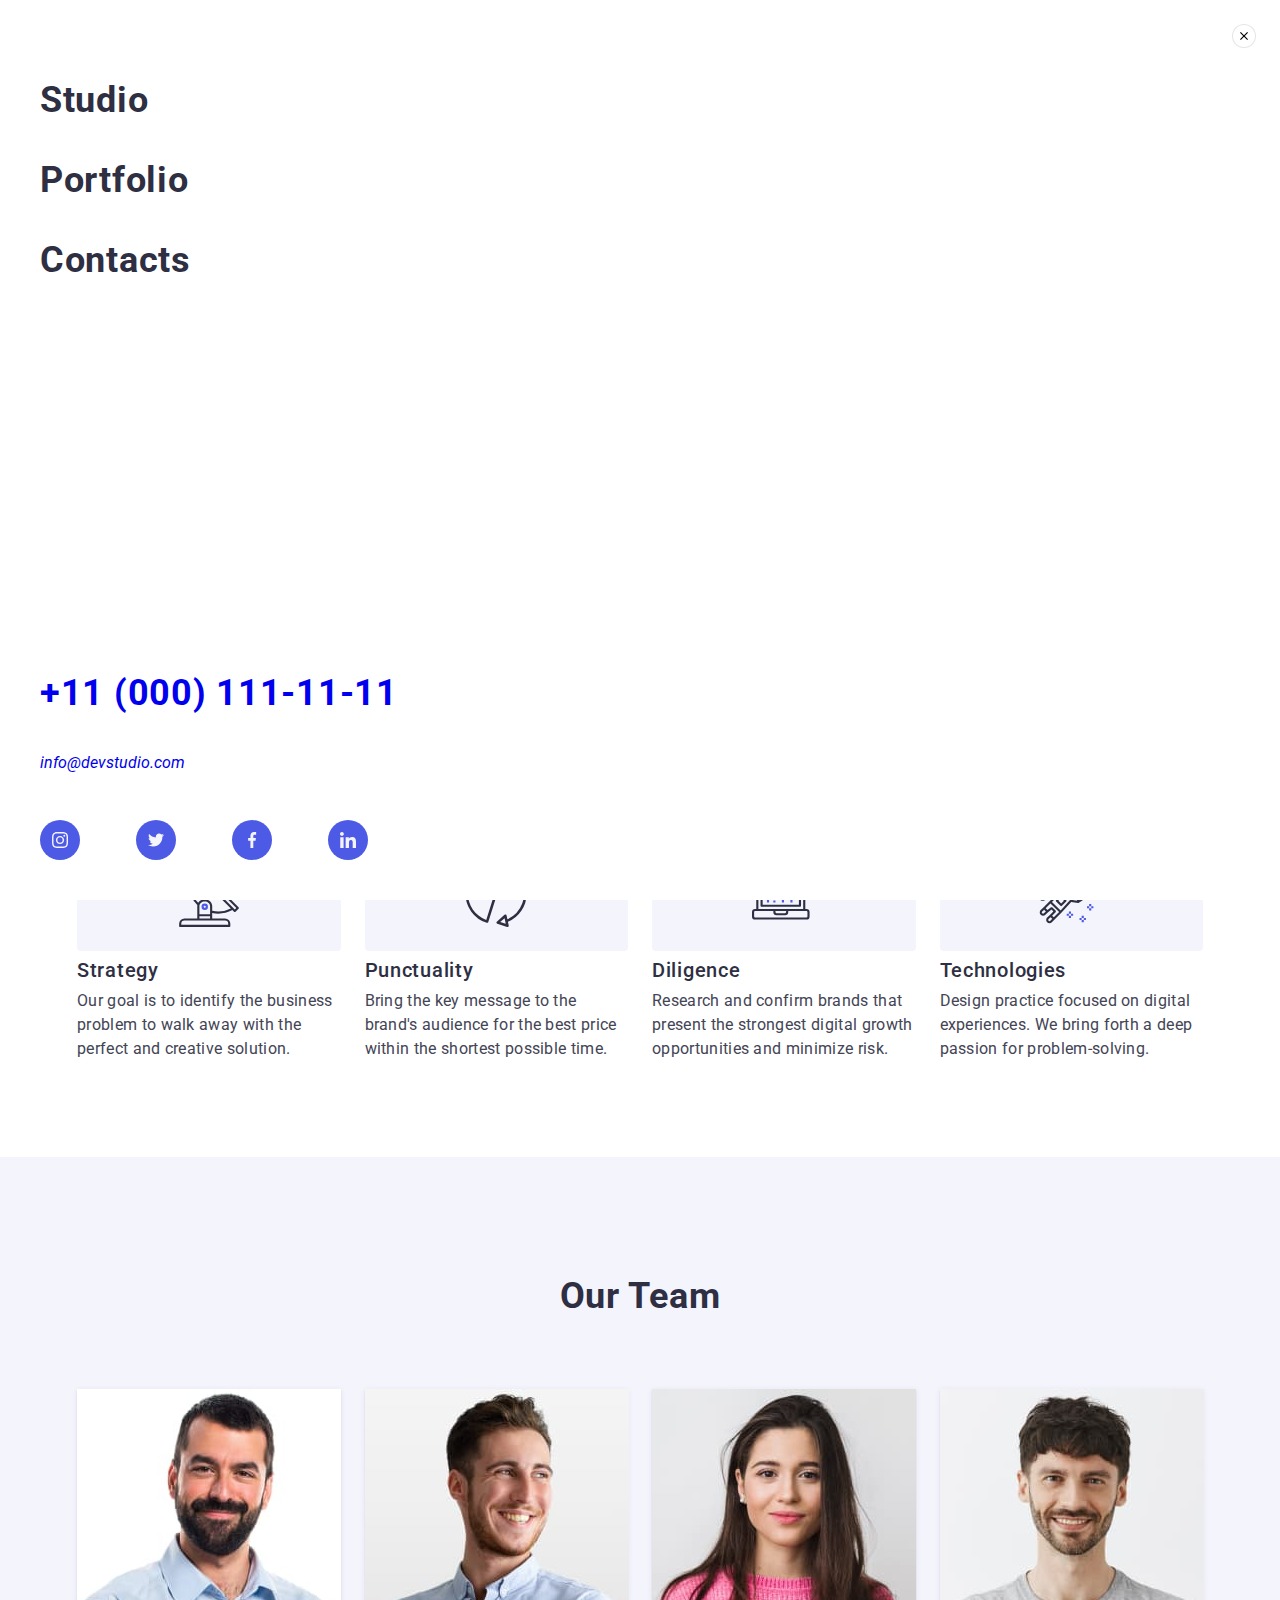
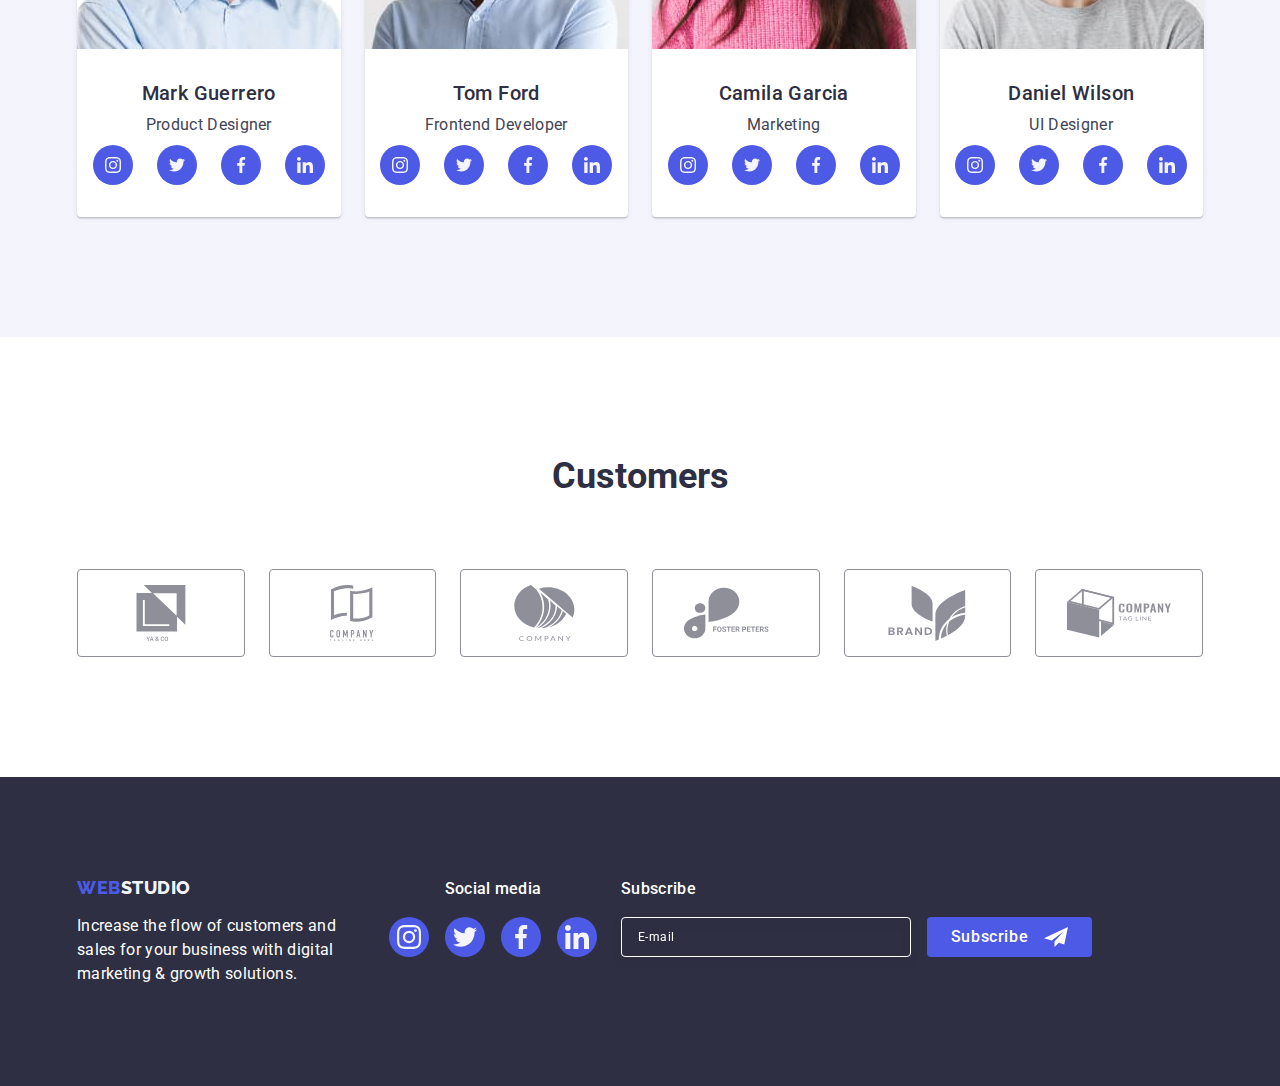
==== commit ef7325b9: "start" ====
--- a/index.html
+++ b/index.html
@@ -71,13 +71,13 @@
       <div class="mob-menu">
         
        <div>
-          <button type="submit" class="menu-close-btn">
-            <!--<svg class="menu-icon" width="32" height="32">
-              <use href="./images/icons.svg#icon-charm_menu-hamburger"></use>
-            </svg>
-          -->
-          X
-          </button>
+          <div class="close-btn">
+            <button type="submit" class="menu-close-btn">
+              <svg class="modal-icon" width="8" height="8">
+                <use href="./images/icons.svg#icon-close"></use>
+              </svg>
+            </button>
+          </div>
           
           <ul class="mob-list">
             <li class="mob-list-item">
@@ -96,37 +96,55 @@
               <a class="mob-list-item-link link" href="">Contacts</a>
             </li>
             </ul>
+            
        </div>
-          <ul class="list mob-list">
-            <li class="mob-social">
-              <a href="#" class="mob-social-link">
-                <svg class="mob-social-icon" width="16" height="16">
-                  <use href="./images/icons.svg#icon-instagram"></use>
-                </svg>
-              </a>
-            </li>
-            <li class="mob-social">
-              <a href="#" class="mob-social-link">
-                <svg class="mob-social-icon" width="16" height="16">
-                  <use href="./images/icons.svg#icon-twitter"></use>
-                </svg>
-              </a>
-            </li>
-            <li class="mob-social">
-              <a href="#" class="mob-social-link">
-                <svg class="mob-social-icon" width="16" height="16">
-                  <use href="./images/icons.svg#icon-facebook"></use>
-                </svg>
-              </a>
-            </li>
-            <li class="mob-social">
-              <a href="#" class="mob-social-link">
-                <svg class="mob-social-icon" width="16" height="16">
-                  <use href="./images/icons.svg#icon-linkedin"></use>
-                </svg>
-              </a>
-            </li>
-          </ul>
+       <div class="">
+         <address class="mob-contacts">
+          <ul class="mob-adress-list list">
+            <li class="mob-adress-link">
+              <a class="mob-contacts-tel link" href="tel:+110001111111"
+                >+11 (000) 111-11-11</a
+              >
+            </li>
+            <li class="mob-adress-link">
+              <a class="mob-contacts-link link" href="mailto:info@devstudio.com"
+                >info@devstudio.com</a
+              >
+            </li>
+            
+          </ul>        
+        </address>
+            <ul class="list mob-list">
+              <li class="mob-social">
+                <a href="#" class="mob-social-link">
+                  <svg class="mob-social-icon" width="16" height="16">
+                    <use href="./images/icons.svg#icon-instagram"></use>
+                  </svg>
+                </a>
+              </li>
+              <li class="mob-social">
+                <a href="#" class="mob-social-link">
+                  <svg class="mob-social-icon" width="16" height="16">
+                    <use href="./images/icons.svg#icon-twitter"></use>
+                  </svg>
+                </a>
+              </li>
+              <li class="mob-social">
+                <a href="#" class="mob-social-link">
+                  <svg class="mob-social-icon" width="16" height="16">
+                    <use href="./images/icons.svg#icon-facebook"></use>
+                  </svg>
+                </a>
+              </li>
+              <li class="mob-social">
+                <a href="#" class="mob-social-link">
+                  <svg class="mob-social-icon" width="16" height="16">
+                    <use href="./images/icons.svg#icon-linkedin"></use>
+                  </svg>
+                </a>
+              </li>
+            </ul>
+       </div class="">
       </div>
     </header>
     
--- a/css/styles.css
+++ b/css/styles.css
@@ -213,26 +213,58 @@
 
 .mob-menu {
    position: fixed;
-   width: 100vh;
-   height: 100vh;
+   width: 100%;
+   height: 100%;
    top: 0;
+   left: 0;
    z-index: 8;
    padding-top: 24px;
    padding-bottom: 40px;
    display: flex;
    flex-direction: column;
    justify-content: space-between;
+   background-color: #FFF;
 }
 .menu-close-btn {
-   display: block;
+   /*display: block;
    margin-left: auto;
    margin-bottom: 32px;
-}
+   padding-right: 24px;
+   border-radius: 24px;
+border:#2E2F42;
+opacity: 0.10000000149011612;
+background: var(--cornflower, #E7E9FC);
+width: 24px;
+height: 24px;
+display: flex;
+justify-content: center;*/
+display: block;
+margin-left: auto;
+margin-bottom: 32px;
+padding-right: 24px;
+   width: 24px;
+   height: 24px;
+   border-radius: 50%; 
+   display: flex; 
+   align-items: center; 
+   justify-content: center; 
+   background-color: #FFF; 
+   border: 1px solid rgba(0, 0, 0, 0.1); 
+   padding: 0;
+   cursor: pointer;
+   transition: background-color 250ms cubic-bezier(0.4, 0, 0.2, 1), border 250ms cubic-bezier(0.4, 0, 0.2, 1);
+   
+}
+
+.close-btn{
+   padding-right: 24px;
+}
+
 .menu-icon {
 }
 .mob-list {
    padding-left: 40px;
-   gap: 56px;
+   gap: 26px;
 }
 .mob-list-item {
    font-size: 36px;
@@ -286,6 +318,37 @@
 .mob-social-link:hover,
 .mob-social-link:focus{
    background-color: #404BBF;
+}
+
+.mob-contacts{
+   margin-left: 40px;
+   margin-bottom: 48px;
+}
+
+.mob-contacts-tel {
+   font-size: 26px;
+font-style: normal;
+font-weight: 700;
+line-height: 40px;
+letter-spacing: 0.72px;
+text-transform: capitalize;
+   
+}
+.mob-adress-list {
+   display: block;
+}
+
+.mob-adress-link:not(:last-child){
+   margin-bottom: 40px;
+}
+
+.list {
+}
+.header-link {
+}
+.mob-contacts-link {
+}
+.link {
 }
 
 /*------------------HERO-----------------*/
@@ -890,7 +953,7 @@
    width: 100%;
    background-color: rgba(46, 47, 66, 0.4);
    transition: opacity 250ms cubic-bezier(0.4, 0, 0.2, 1), visibility 250ms cubic-bezier(0.4, 0, 0.2, 1); 
-   z-index: 999;
+   z-index: 5;
    
 }
 
@@ -1090,6 +1153,12 @@
    .header-cntainer{
       padding: 24px 16px;
    }
+   .mob-contacts-tel {
+      font-size: 36px; 
+   }
+   .mob-list {
+      gap: 56px;
+   }
    @media (min-device-pixel-ratio: 2),
    (min-resolution: 192dpi),
    (min-resolution: 2dppx){
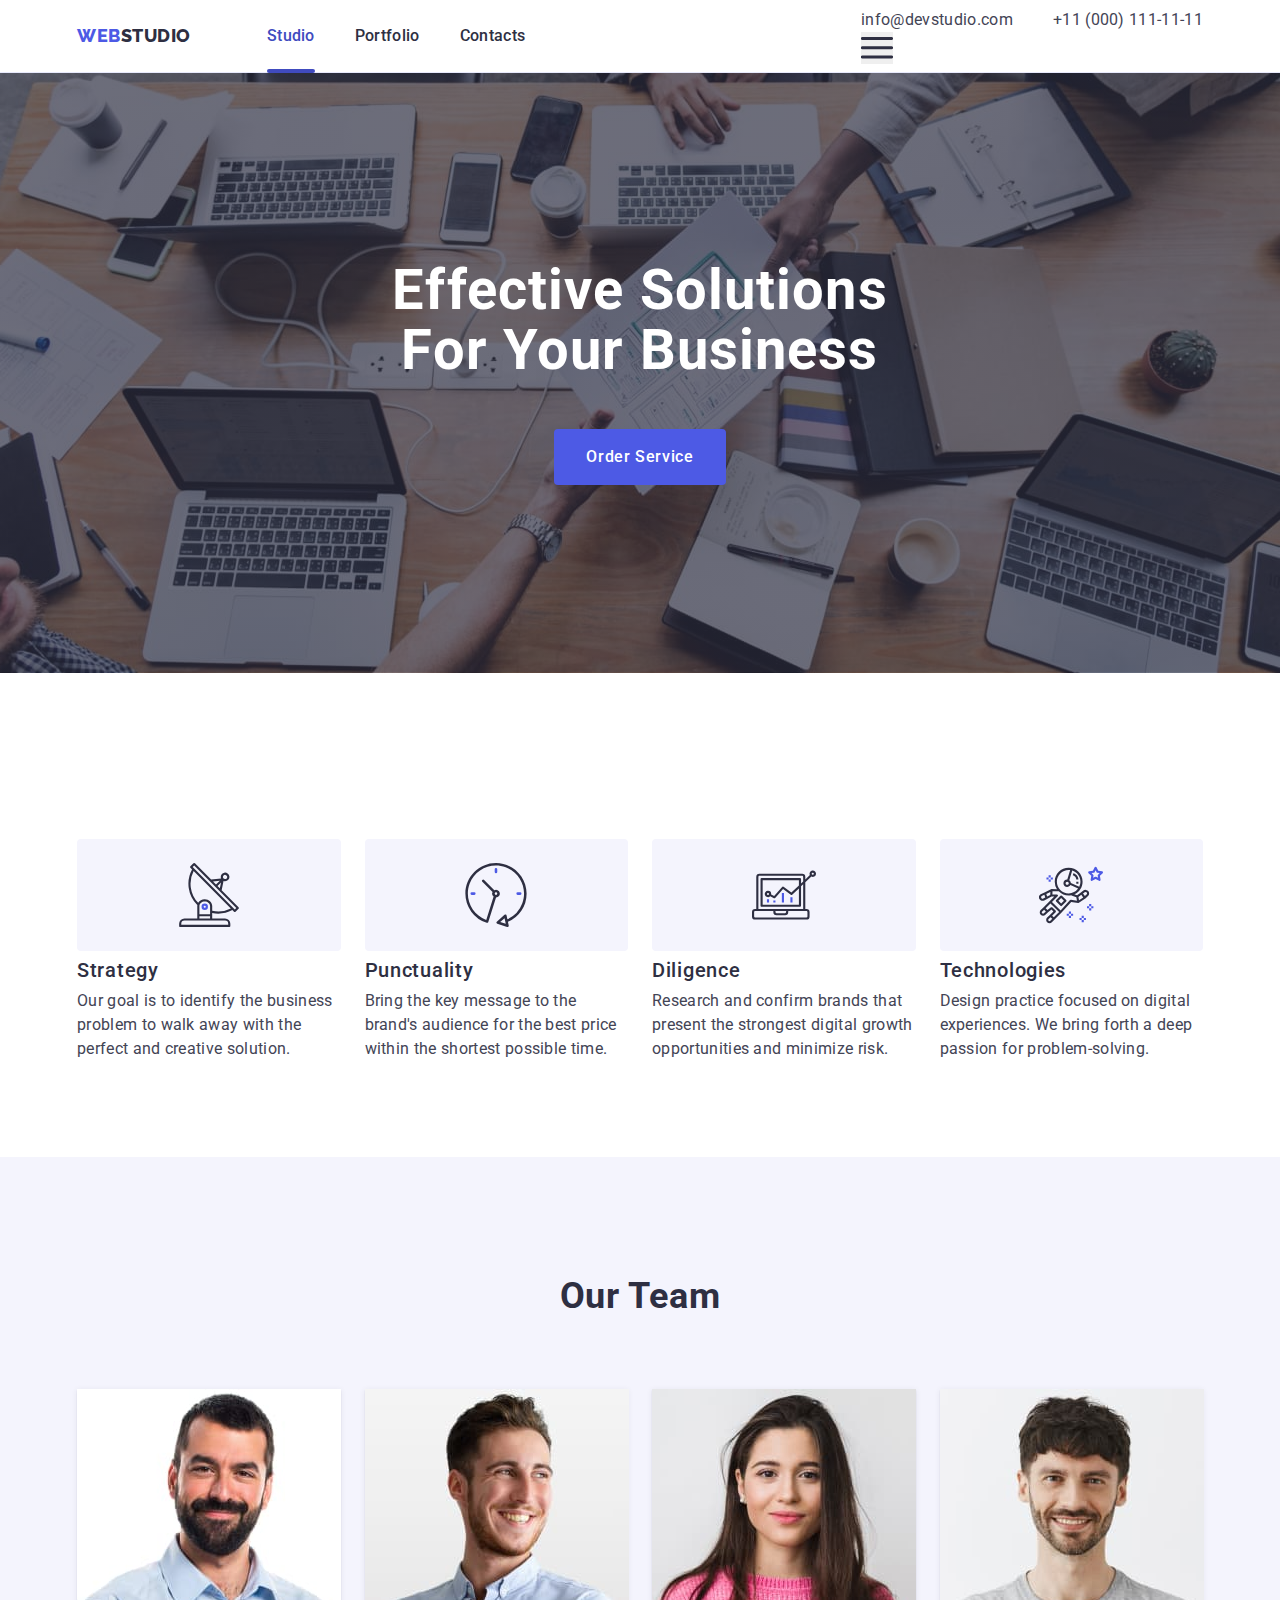
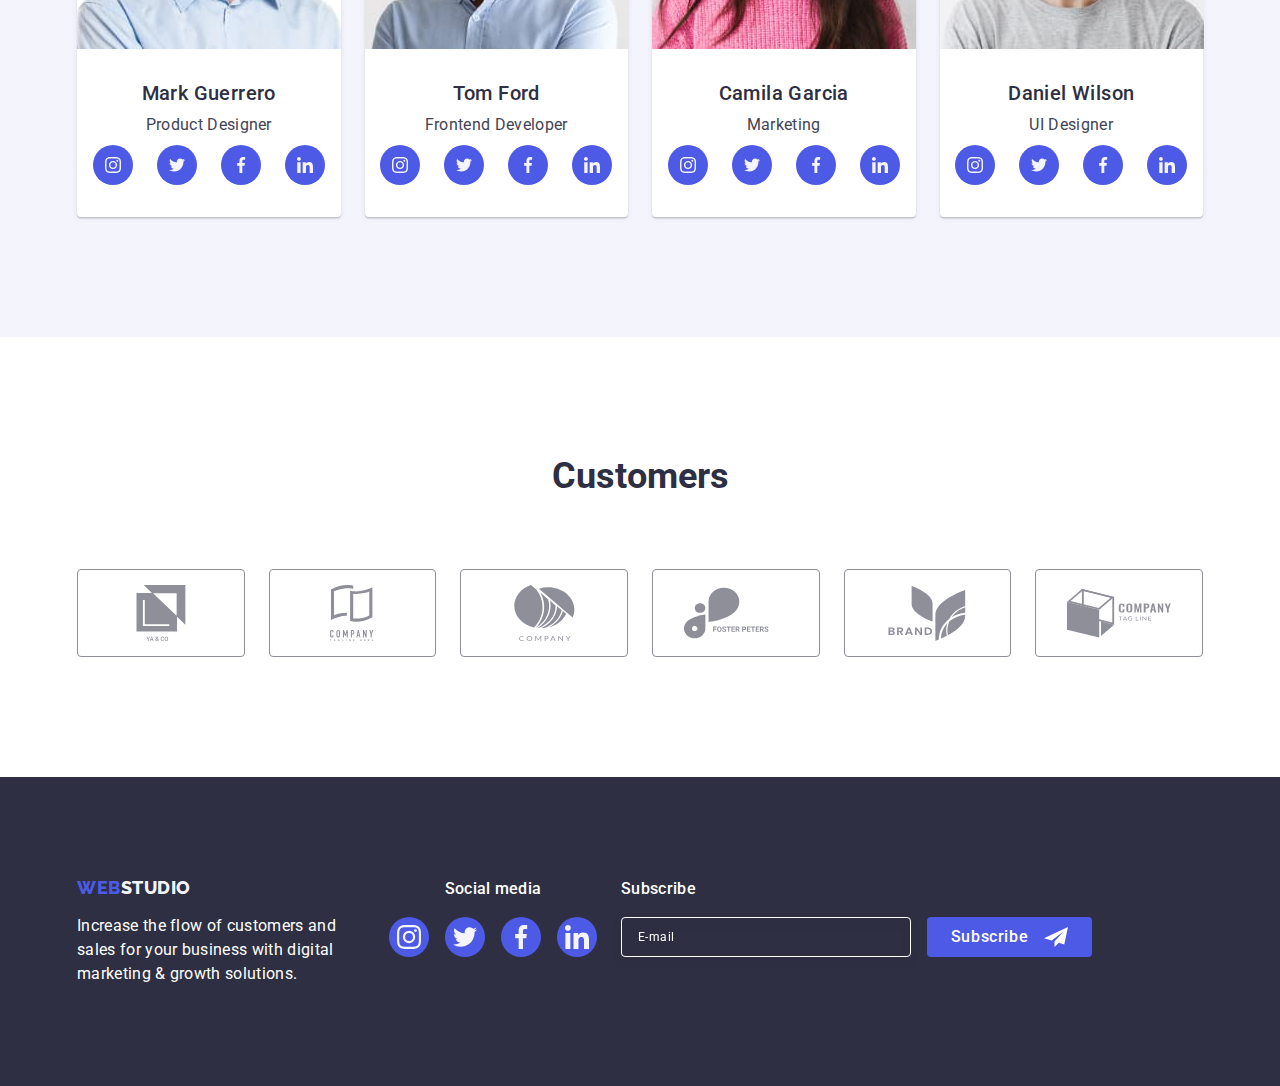
==== commit 7a7da2c6: "start" ====
--- a/index.html
+++ b/index.html
@@ -61,18 +61,18 @@
             </li>
           </ul>
           
-          <button type="submit" class="menu-open-btn">
+          <button type="button" class="menu-open-btn" data-menu-open>
             <svg class="menu-icon" width="32" height="32">
               <use href="./images/icons.svg#icon-charm_menu-hamburger"></use>
             </svg>
           </button>
         </address>
       </div>
-      <div class="mob-menu">
+      <div class="mob-menu is-hidden" data-menu>
         
-       <div>
+       <div >
           <div class="close-btn">
-            <button type="submit" class="menu-close-btn">
+            <button type="button" class="menu-close-btn" data-menu-close>
               <svg class="modal-icon" width="8" height="8">
                 <use href="./images/icons.svg#icon-close"></use>
               </svg>
@@ -107,7 +107,7 @@
               >
             </li>
             <li class="mob-adress-link">
-              <a class="mob-contacts-link link" href="mailto:info@devstudio.com"
+              <a class="mob-contacts-mail link" href="mailto:info@devstudio.com"
                 >info@devstudio.com</a
               >
             </li>
@@ -614,5 +614,6 @@
     </div>
 
     <script src="./js/modal.js"></script>
+    <script src="./js/menu.js"></script>
   </body>
 </html>
--- a/css/styles.css
+++ b/css/styles.css
@@ -259,6 +259,14 @@
 .close-btn{
    padding-right: 24px;
 }
+.mob-contacts-mail{
+   font-size: 20px;
+   color: var(--text-color);
+font-style: normal;
+font-weight: 500;
+line-height: 24px;
+letter-spacing: 0.4px;
+}
 
 .menu-icon {
 }
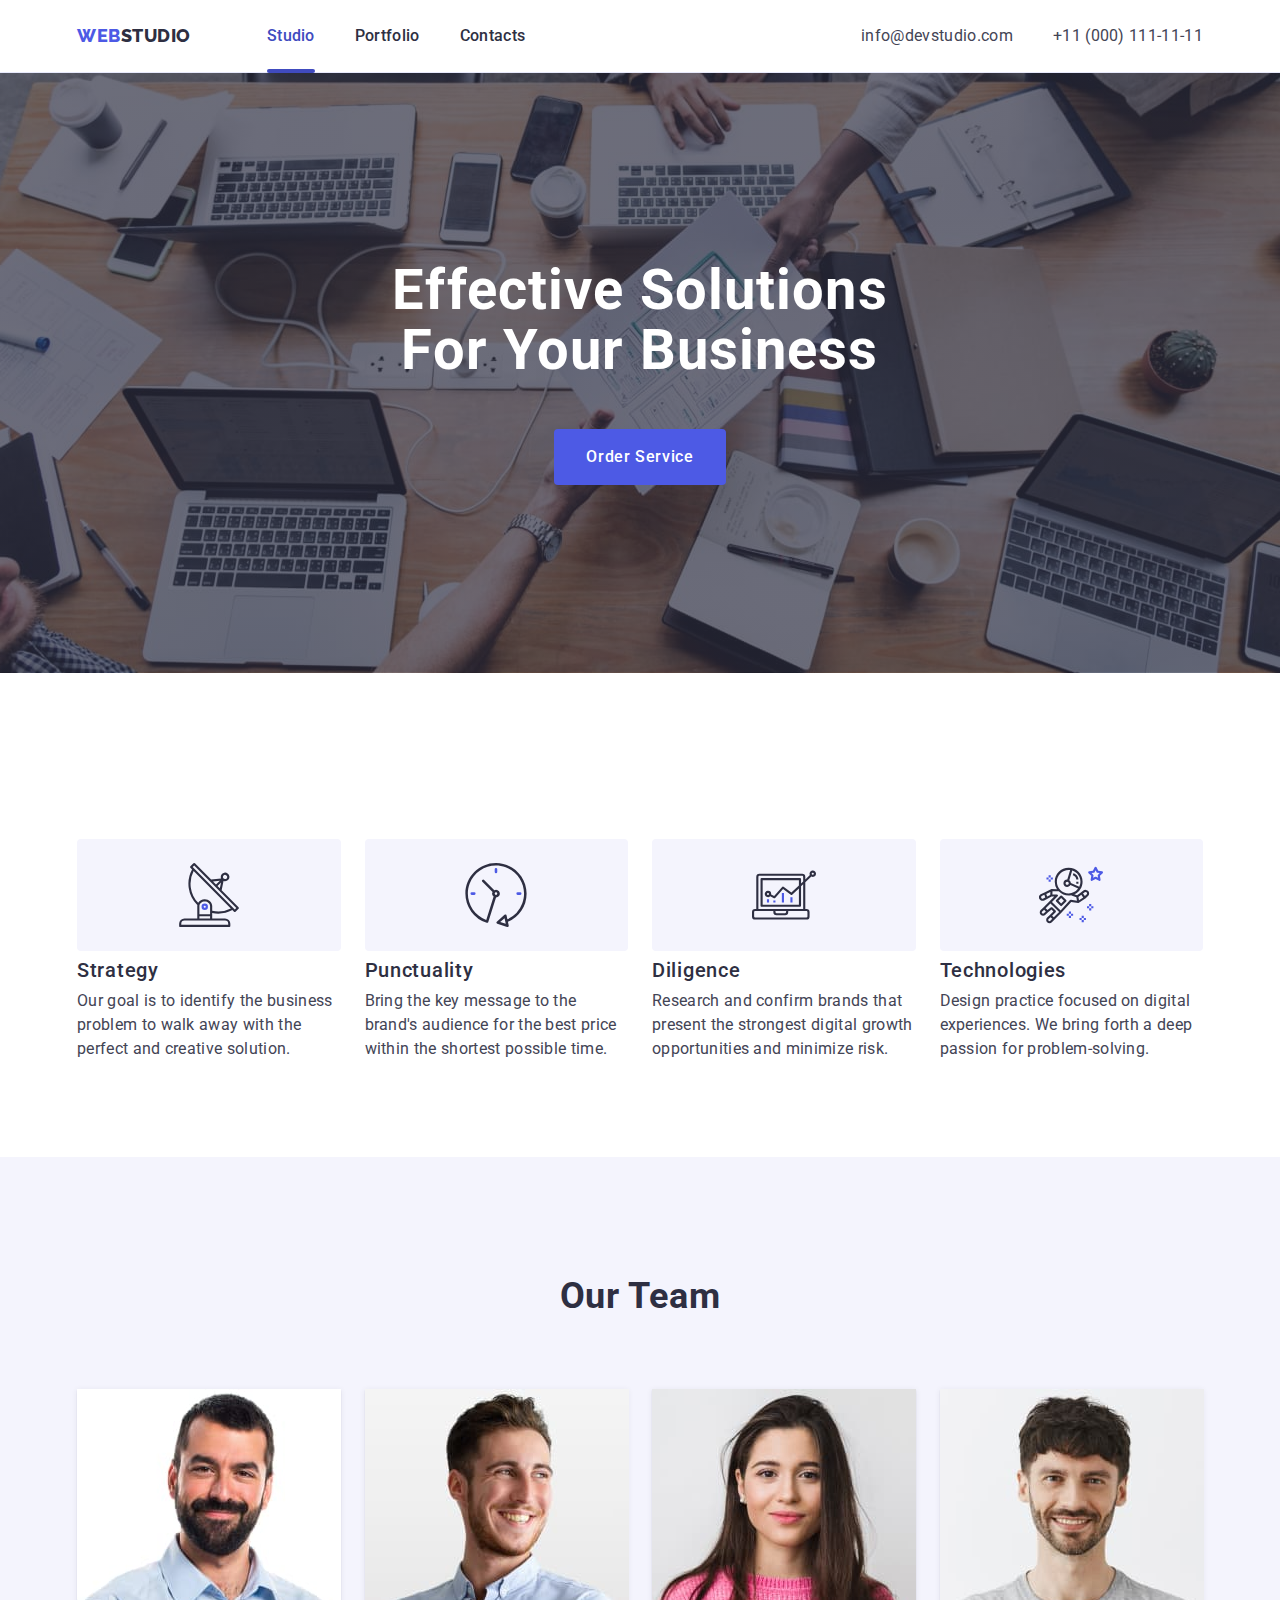
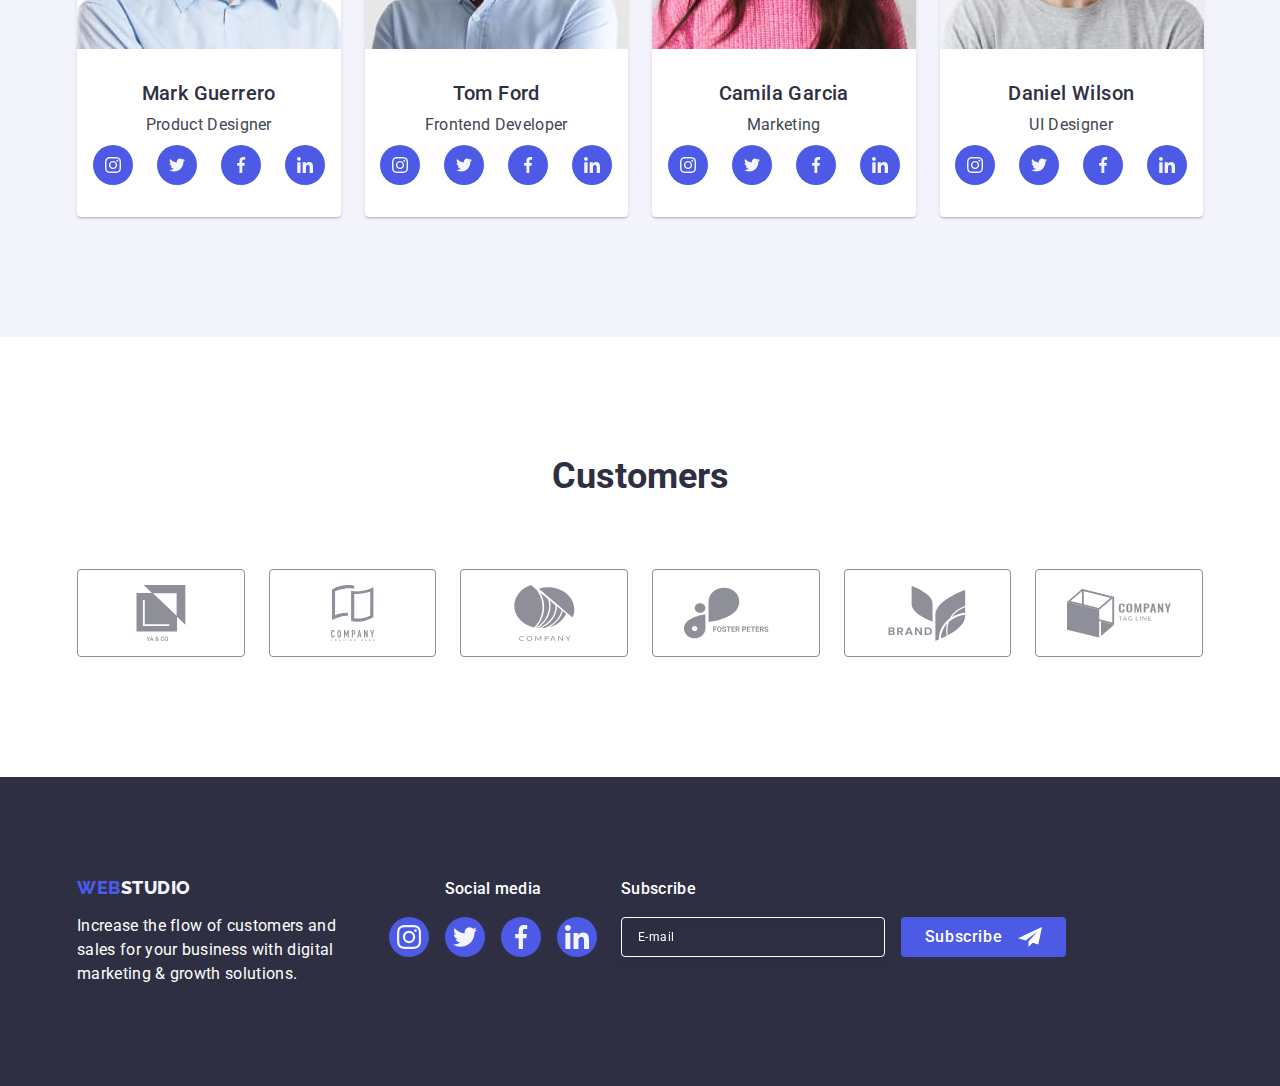
==== commit 4d609bb0: "start" ====
--- a/index.html
+++ b/index.html
@@ -70,7 +70,7 @@
       </div>
       <div class="mob-menu is-hidden" data-menu>
         
-       <div >
+       <div>
           <div class="close-btn">
             <button type="button" class="menu-close-btn" data-menu-close>
               <svg class="modal-icon" width="8" height="8">
@@ -80,9 +80,9 @@
           </div>
           
           <ul class="mob-list">
-            <li class="mob-list-item">
+            <li class="mob-list-item ">
               <a
-                class="mob-list-item-link"
+                class="mob-list-item-link mob-studio"
                 href="./index.html"
                 >Studio</a
               >
@@ -241,6 +241,7 @@
           <ul class="list">
             <li class="team-list">
               <img
+              srcset="./images/Team_Card_1.jpg 1x, ./images/2-x/Team_Card_2x.jpg 2x"
                 src="./images/Team_Card_1.jpg"
                 alt="Mark Guerrero photo"
                 width="264"
@@ -282,7 +283,8 @@
             </li>
             <li class="team-list">
               <img
-                src="./images/Team_Card_2.jpg"
+              srcset="./images/Team_Card_2.jpg 1x, ./images/2-x/Team_Card_2_2x.jpg 2x"
+                src=""
                 alt="Tom Ford photo"
                 width="264"
               />
@@ -323,7 +325,8 @@
             </li>
             <li class="team-list">
               <img
-                src="./images/Team_Card_3.jpg"
+              srcset="./images/Team_Card_3.jpg 1x, ./images/2-x/Team_Card_3_2x.jpg 2x"
+                src=""
                 alt="Camila Garcia photo"
                 width="264"
               />
@@ -364,6 +367,7 @@
             </li>
             <li class="team-list">
               <img
+              srcset="./images/Team_Card_4.jpg 1x, ./images/2-x/Team_Card_4_2x.jpg 2x"
                 src="./images/Team_Card_4.jpg"
                 alt="Daniel Wilson photo"
                 width="264"
--- a/css/styles.css
+++ b/css/styles.css
@@ -56,7 +56,7 @@
    /*width: 1158px;*/
    width: 100%;
    margin: 0 auto;
-   padding: 0;
+   padding: 0 16px;
 }
 
 .visually-hidden{
@@ -85,7 +85,7 @@
 .header-cntainer{
    display: flex;
    align-items: center;
-   padding: 24px 0;
+   padding: 24px 16px;
    
 }
 
@@ -197,6 +197,7 @@
    display: block;
    min-width: 32px;
    height: 32px;
+   background-color: #ffffff;
 }
 
 /*.menu-btn span{
@@ -209,6 +210,7 @@
 .menu-icon{
    stroke: #2E2F42;
 }
+
 
 
 .mob-menu {
@@ -226,18 +228,7 @@
    background-color: #FFF;
 }
 .menu-close-btn {
-   /*display: block;
-   margin-left: auto;
-   margin-bottom: 32px;
-   padding-right: 24px;
-   border-radius: 24px;
-border:#2E2F42;
-opacity: 0.10000000149011612;
-background: var(--cornflower, #E7E9FC);
-width: 24px;
-height: 24px;
-display: flex;
-justify-content: center;*/
+
 display: block;
 margin-left: auto;
 margin-bottom: 32px;
@@ -334,12 +325,13 @@
 }
 
 .mob-contacts-tel {
-   font-size: 26px;
+   font-size: 24px;
 font-style: normal;
 font-weight: 700;
 line-height: 40px;
 letter-spacing: 0.72px;
 text-transform: capitalize;
+color: var(--check-link);
    
 }
 .mob-adress-list {
@@ -357,6 +349,9 @@
 .mob-contacts-link {
 }
 .link {
+}
+.mob-studio{
+   color: var(--check-color);
 }
 
 /*------------------HERO-----------------*/
@@ -371,7 +366,7 @@
    margin: 0 auto;
 }
 .hero-contanier{
-   padding: 0;
+   
    
 }
 .hero-tittle {
@@ -430,7 +425,7 @@
   
 }
 .benefits{
-   padding-top: 166px;
+   padding-top: 96px;
    padding-bottom: 96px;
   
 }
@@ -467,6 +462,7 @@
 }*/
 
 .benefits-text {
+   font-weight: 500;
    line-height: 1.5;
    letter-spacing: 0.02em;
    color: var(--text-color);
@@ -499,7 +495,7 @@
 .team{
    background-color: #F4F4FD;
    /*padding: 120px 0;*/
-   padding-top: 96px;
+   padding: 96px 0;
    
 }
 .team-tittle {
@@ -577,8 +573,9 @@
 }
 /*-----------------CLIENTS------------------*/
 .clients {
-   padding-top: 120px;
-   padding-bottom: 120px;
+   /*padding-top: 120px;
+   padding-bottom: 120px;*/
+   padding: 96px 0;
 }
 
 
@@ -642,11 +639,11 @@
    padding: 100px 0;
 }
 .footer-container{
-   display: flex;
+   /*display: flex;
    /*align-items: baseline;*/
-   flex-wrap: wrap;
+   /*flex-wrap: wrap;
    gap: 72px;
-   justify-content: center;
+   justify-content: center;*/
 
 }
 
@@ -659,6 +656,7 @@
 
 .footer-logo{
    /*margin-right: 120px;*/ 
+   margin-bottom: 72px;
 }
 
 .footer-container a{
@@ -672,12 +670,12 @@
    color: #f4f4fd;
 }
 .footer-text {
-   
+   max-width: 264px;
    font-size: 16px;  
    line-height: 1.5;
    letter-spacing: 0.02em;
    color: var(--footer-text);
-   text-align: center;
+
 } 
 
 
@@ -709,6 +707,7 @@
 
 .footer-social-block{
    /*margin-right: 80px;*/
+   margin-bottom: 72px;
 }
 
 .footer-text-social{
@@ -732,16 +731,16 @@
 text-align: center;
 }
 .footer-form{
-   display: flex;
+   /*display: flex;
    /*gap: 24px;*/
    gap: 16px;
    flex-wrap: wrap;
-   justify-content: center;
+   justify-content: center;*/
 }
 
 .footer-form-input{
    /*width: 264px;*/
-   width: 290px;
+   width: 100%;
    height: 40px;
    border: 1px solid #ffffff;
    background-color: transparent; 
@@ -752,6 +751,7 @@
    filter: drop-shadow(0px 4px 4px rgba(0, 0, 0, 0.15)); 
    border-radius: 4px; 
    color: #ffffff; 
+   margin-bottom: 16px;
 }
 
 .footer-form-input::placeholder{
@@ -790,7 +790,9 @@
 .categories-container{
    
 }
-
+.portfolio-list{
+   
+}
 .portfolio-link{
    position: relative;
    color: #404bbf; 
@@ -812,30 +814,7 @@
    position: relative;
    overflow: hidden;
 }
-/*.categories-item-block:hover .categories-hidden-block{
-   transform: translateY(0);
-}
-
-.categories-item-block:focus .categories-hidden-block{
-   transform: translateY(0);
-}*/
-
-/*.categories-hidden-block{
-   background-color: #4D5AE5;
-   position: absolute;
-   top: 0;
-   left: 0;
-   height: 100%;
-   transform: translateY(100%);
-   transition: transform 250ms cubic-bezier(0.4, 0, 0.2, 1);
-   
-}
-.categories-hidden-block p{
-   line-height: 1.5;
-   color: var(--footer-text); 
-   padding: 40px 32px 0 32px;
-   
-}*/
+
 
 .categories-link{
    transition: box-shadow 250ms cubic-bezier(0.4, 0, 0.2, 1); 
@@ -865,7 +844,7 @@
    
 }
 .categories-item{
-   width: calc((100% - 48px)/3);
+   /*width: calc((100% - 48px)/3);*/
    transition: box-shadow 250ms cubic-bezier(0.4, 0, 0.2, 1);
 }
 
@@ -972,8 +951,9 @@
 }
 
 .modal{
-   width: 408px;
-   min-height: 584px;
+   /*width: 408px;*/
+   width: 292px;
+  
    position: absolute;
    top: 50%;
    left: 50%;
@@ -1153,13 +1133,21 @@
 
 
 /*-------------MEDIA--------------------*/   
+@media (min-device-pixel-ratio: 2),
+(min-resolution: 192dpi),
+(min-resolution: 2dppx){
+   .hero{
+      background-image: linear-gradient(to bottom, rgba(46, 47, 66, 0.7), rgba(46, 47, 66, 0.7)), url(../images/2-x/hero-bg-mob-2x.jpg);
+   }
+}
 @media screen and (min-width: 428px) {
    .container {
-      max-width: 396px;
+      max-width: 428px;
       padding: 0 16px 0 16px;      
    }
    .header-cntainer{
       padding: 24px 16px;
+     
    }
    .mob-contacts-tel {
       font-size: 36px; 
@@ -1177,7 +1165,9 @@
    .clients-list-items{
       width: calc((100% - 16px) / 2);
    }
-   
+   .modal{
+      width: 392px;
+   }
 }
 
 @media screen and (min-width: 768px) {
@@ -1197,6 +1187,9 @@
    }
    .header-cntainer{
       padding: 0 16px;
+   }
+   .menu-open-btn{
+      display: none;
    }
 
    .menu-btn{
@@ -1212,6 +1205,9 @@
          background-image: linear-gradient(to bottom, rgba(46, 47, 66, 0.7), rgba(46, 47, 66, 0.7)), url(../images/2-x/hero-bg-tab-2x.jpg);
       }
    }
+   .hero-tittle{
+      font-size: 56px;
+   }
    .benefits-item{
      
          width: calc((100% - 48px)/2);    
@@ -1230,19 +1226,23 @@
       
    }
    .clients-container{
-      max-width: 552px;
+      
    }
    .clients-list-items{
-      width: calc((100% - 72px) / 3);
+      /*width: calc((100% - 72px) / 3);*/
+      width: 168px;
    }
    .clients-list{
-      gap: 24px;
+      gap:72px 24px;
+      justify-content: center;
    }
    .footer-container{
       justify-content: start;
       gap: 0;
       max-width: 552px;
       gap: 72px 24px;
+      display: flex;
+      flex-wrap: wrap;
    }
       .footer-logo{
          max-width: 264px;
@@ -1257,7 +1257,27 @@
       text-align: left;
    }
    .footer-logo{
-      margin-right: 24px;}
+      margin-right: 24px;
+      margin-bottom: 0;
+   }
+   .modal{
+      width: 392px;
+      min-height: 584px;
+   }
+   .footer-form-input{
+      width: 264px;
+      margin-bottom: 0;
+   }
+   .footer-form{
+      display: flex;
+      /*gap: 24px;*/
+      gap: 16px;
+      flex-wrap: wrap;
+      justify-content: center;
+   }
+   .footer-social-block{
+      margin-bottom: 0;
+   }
 }
 
 @media screen and (min-width: 1158px) {
@@ -1289,6 +1309,9 @@
       letter-spacing: 0.02em;
       margin-bottom: 48px;
    }
+   .benefits{
+      padding-top: 166px;
+   }
    .benefits-item{
          width: calc((100% - 72px)/4);    
    }
@@ -1298,6 +1321,10 @@
    .benefits-tittle{
       font-weight: 500;
       font-size: 20px;
+   }
+   .benefits-text {
+      font-weight: 400;
+      
    }
    .benefits-icon{
       display: block;
@@ -1323,6 +1350,10 @@
    .clients-list-items{
       width: calc((100% - 120px) / 6);
    }
+   .clients{
+      padding: 120px 0;
+   }
+   
 }
 
 /*.container{
